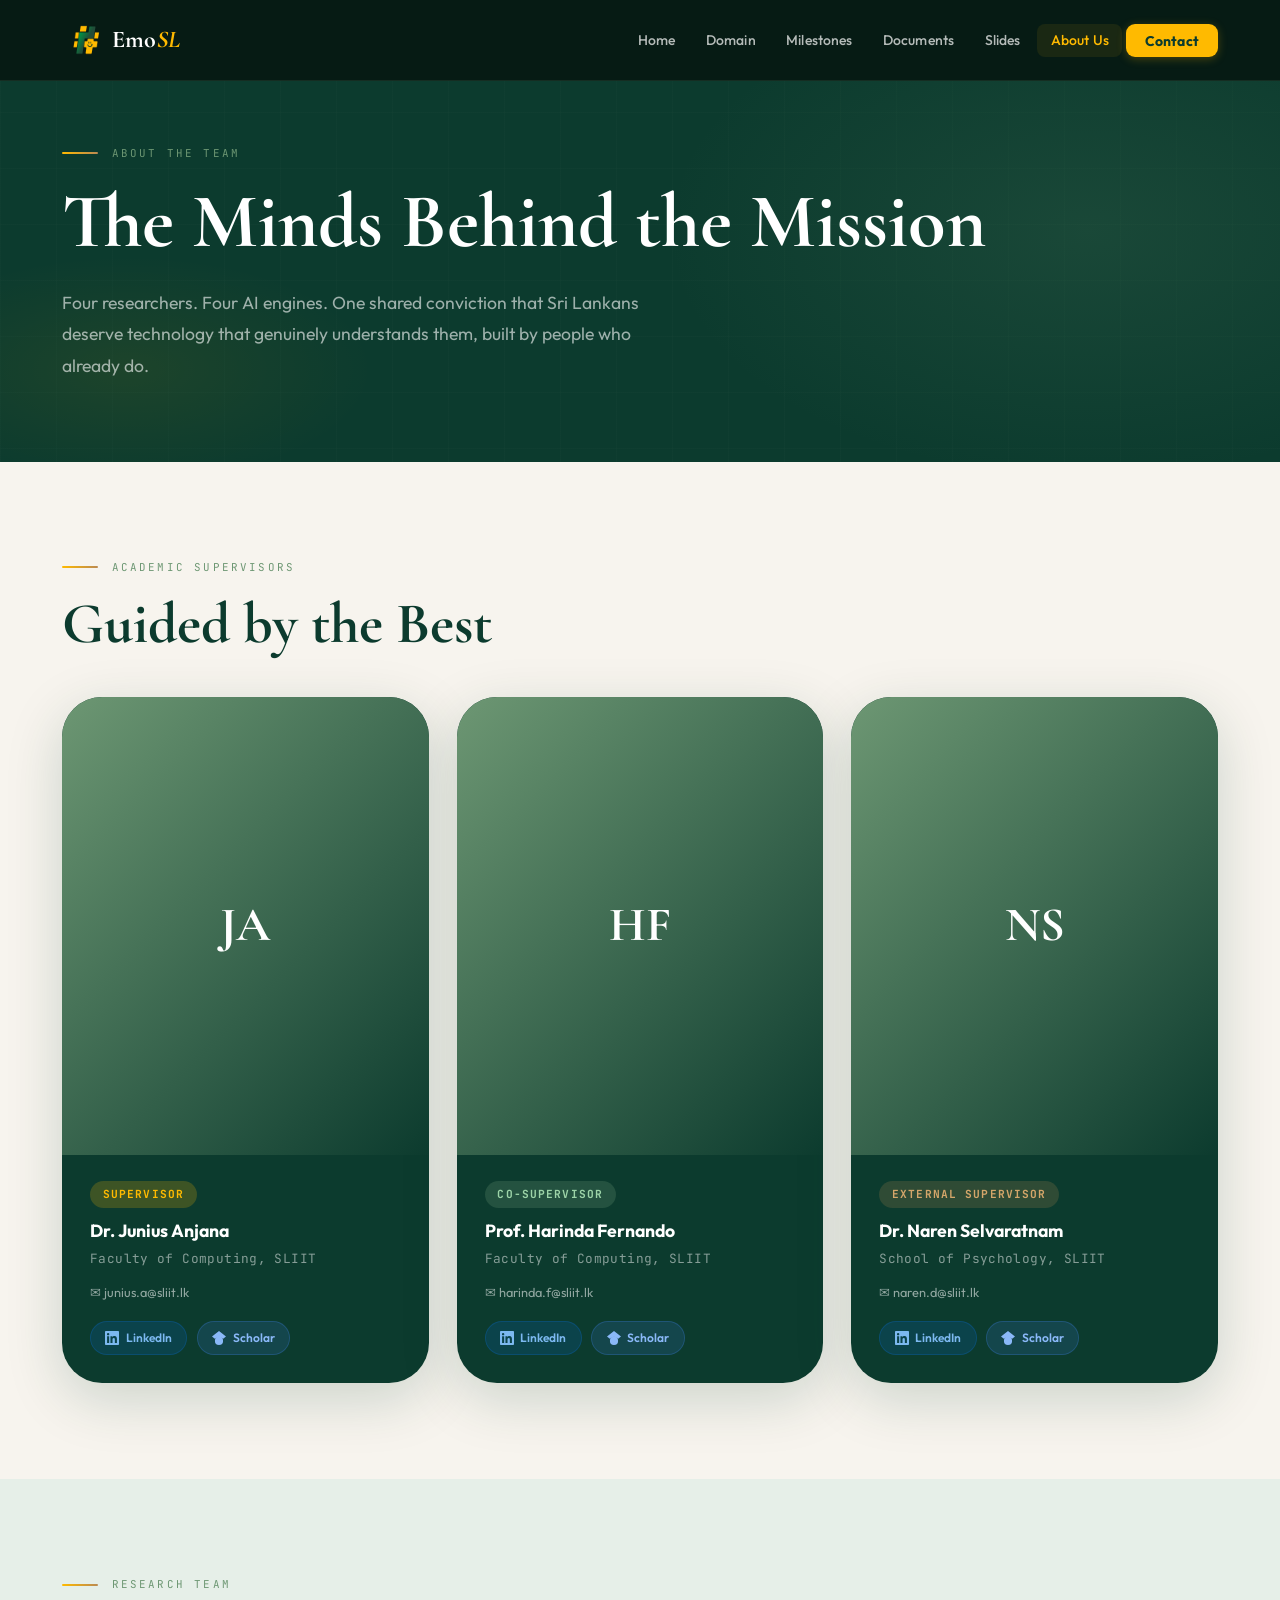
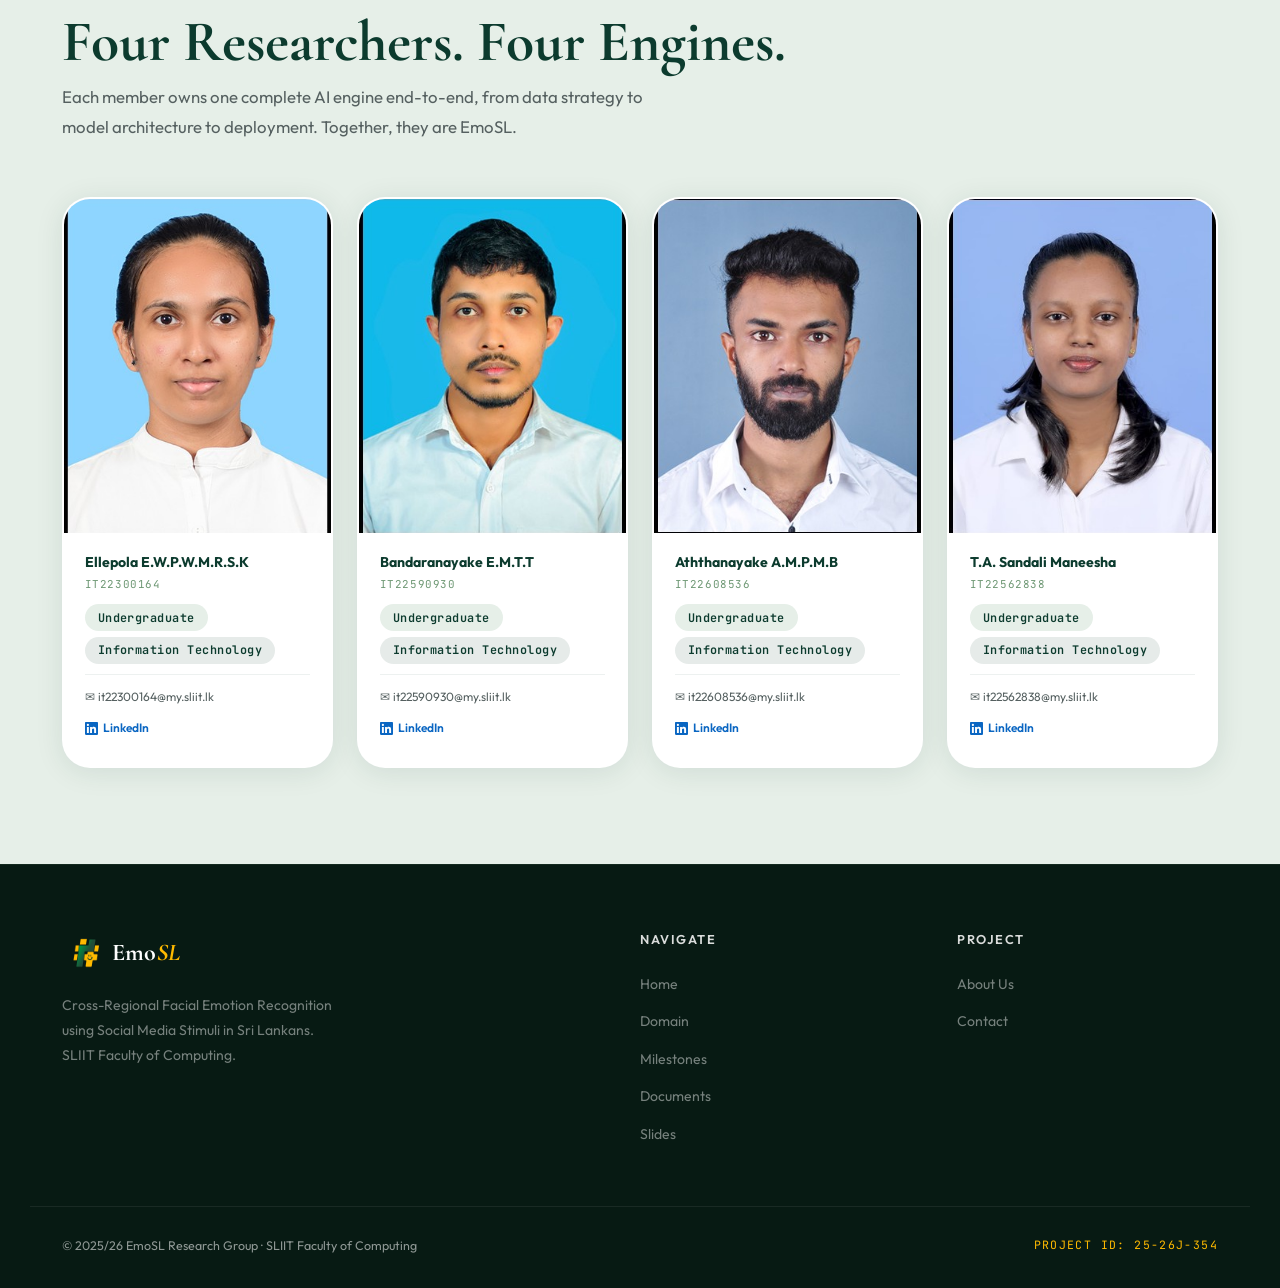
==== about.html @ 4a094ce0 "Initial website upload" ====
<!DOCTYPE html>
<html lang="en">
<head>
  <meta charset="UTF-8">
  <meta name="viewport" content="width=device-width, initial-scale=1.0">
  <title>About Us - EmoSL</title>
  <link rel="stylesheet" href="css/style.css">
  <link rel="stylesheet" href="css/inner-pages.css">
</head>
<body>

<nav class="navbar">
  <div class="nav-inner">
    <a href="index.html" class="nav-logo">
      <img src="assets/logo.png" alt="EmoSL Logo" class="nav-logo-img">
      <span class="nav-logo-text">Emo<em>SL</em></span>
    </a>
    <ul class="nav-links">
      <li><a href="index.html">Home</a></li>
      <li><a href="domain.html">Domain</a></li>
      <li><a href="milestones.html">Milestones</a></li>
      <li><a href="documents.html">Documents</a></li>
      <li><a href="slides.html">Slides</a></li>
      <li><a href="about.html" class="active">About Us</a></li>
      <li><a href="contact.html" class="nav-cta">Contact</a></li>
    </ul>
    <button class="nav-hamburger" aria-label="Menu"><span></span><span></span><span></span></button>
  </div>
</nav>

<section class="page-hero">
  <div class="page-hero-grid"></div>
  <div class="container">
    <div class="ornament">
      <div class="ornament-line"></div>
      <span class="eyebrow">About the Team</span>
    </div>
    <h1>The Minds Behind the Mission</h1>
    <p>Four researchers. Four AI engines. One shared conviction that Sri Lankans deserve technology that genuinely understands them, built by people who already do.</p>
  </div>
</section>

<!-- ====== SUPERVISORS ====== -->
<section class="section">
  <div class="container">
    <div class="ornament reveal"><div class="ornament-line"></div><span class="eyebrow">Academic Supervisors</span></div>
    <h2 class="section-title reveal" style="margin-bottom:2.5rem;">Guided by the Best</h2>

    <div class="supervisors-row-v2 reveal">

      <!-- ══ SUPERVISOR 1 ══ -->
      <div class="sup-card">
        <!--
          ╔══════════════════════════════════════════════════════╗
          ║  SUPERVISOR PHOTO — Dr. Junius Anjana               ║
          ║  Replace the src below with the actual image path   ║
          ║  e.g. src="images/dr-junius.jpg"                    ║
          ╚══════════════════════════════════════════════════════╝
        -->
        <div class="sup-photo-wrap">
          <img src="https://static.sliit.lk/profile/juniusa-1707200252.jpg"
               alt="Dr. Junius Anjana"
               class="sup-photo"
               onerror="this.style.display='none';this.nextElementSibling.style.display='flex';">
          <div class="sup-photo-fallback" style="display:none;">JA</div>
        </div>

        <div class="sup-body">
          <div class="sup-role-badge sup-role-main">Supervisor</div>
          <h3>Dr. Junius Anjana</h3>
          <p class="sup-dept">Faculty of Computing, SLIIT</p>
          <a href="mailto:junius.a@sliit.lk" class="sup-email">✉ junius.a@sliit.lk</a>

          <div class="sup-links">
            <!--
              👉 Replace href="#" with Dr. Junius Anjana's LinkedIn URL
              e.g. href="https://www.linkedin.com/in/junius-anjana"
            -->
            <a href="https://www.linkedin.com/in/vidanaralage" target="_blank" rel="noopener" class="sup-link-btn sup-linkedin">
              <svg width="14" height="14" viewBox="0 0 24 24" fill="currentColor">
                <path d="M20.447 20.452h-3.554v-5.569c0-1.328-.027-3.037-1.852-3.037-1.853 0-2.136 1.445-2.136 2.939v5.667H9.351V9h3.414v1.561h.046c.477-.9 1.637-1.85 3.37-1.85 3.601 0 4.267 2.37 4.267 5.455v6.286zM5.337 7.433a2.062 2.062 0 0 1-2.063-2.065 2.064 2.064 0 1 1 2.063 2.065zm1.782 13.019H3.555V9h3.564v11.452zM22.225 0H1.771C.792 0 0 .774 0 1.729v20.542C0 23.227.792 24 1.771 24h20.451C23.2 24 24 23.227 24 22.271V1.729C24 .774 23.2 0 22.222 0h.003z"/>
              </svg>
              LinkedIn
            </a>
            <!--
              👉 Replace href="#" with Dr. Junius Anjana's Google Scholar URL
              e.g. href="https://scholar.google.com/citations?user=XXXX"
            -->
            <a href="https://scholar.google.com/citations?user=GEsdltsAAAAJ" target="_blank" rel="noopener" class="sup-link-btn sup-scholar">
              <svg width="14" height="14" viewBox="0 0 24 24" fill="currentColor">
                <path d="M12 24a7 7 0 1 1 0-14 7 7 0 0 1 0 14zm0-24L0 9.5l4.838 3.94A8 8 0 0 1 12 10a8 8 0 0 1 7.162 3.44L24 9.5z"/>
              </svg>
              Scholar
            </a>
          </div>
        </div>
      </div>

      <!-- ══ SUPERVISOR 2 ══ -->
      <div class="sup-card">
        <!--
          ╔══════════════════════════════════════════════════════╗
          ║  SUPERVISOR PHOTO — Dr. Harinda Fernando            ║
          ║  Replace the src below with the actual image path   ║
          ║  e.g. src="images/dr-harinda.jpg"                   ║
          ╚══════════════════════════════════════════════════════╝
        -->
        <div class="sup-photo-wrap">
          <img src="https://static.sliit.lk/profile/harindaf-1710311664.jpg"
               alt="Prof. Harinda Fernando"
               class="sup-photo"
               onerror="this.style.display='none';this.nextElementSibling.style.display='flex';">
          <div class="sup-photo-fallback" style="display:none;">HF</div>
        </div>

        <div class="sup-body">
          <div class="sup-role-badge sup-role-co">Co-Supervisor</div>
          <h3>Prof. Harinda Fernando</h3>
          <p class="sup-dept">Faculty of Computing, SLIIT</p>
          <a href="mailto:harinda.f@sliit.lk" class="sup-email">✉ harinda.f@sliit.lk</a>

          <div class="sup-links">
            <!--
              👉 Replace href="#" with Dr. Harinda Fernando's LinkedIn URL
            -->
            <a href="https://www.linkedin.com/in/harinda-fernando-7655bb67/" target="_blank" rel="noopener" class="sup-link-btn sup-linkedin">
              <svg width="14" height="14" viewBox="0 0 24 24" fill="currentColor">
                <path d="M20.447 20.452h-3.554v-5.569c0-1.328-.027-3.037-1.852-3.037-1.853 0-2.136 1.445-2.136 2.939v5.667H9.351V9h3.414v1.561h.046c.477-.9 1.637-1.85 3.37-1.85 3.601 0 4.267 2.37 4.267 5.455v6.286zM5.337 7.433a2.062 2.062 0 0 1-2.063-2.065 2.064 2.064 0 1 1 2.063 2.065zm1.782 13.019H3.555V9h3.564v11.452zM22.225 0H1.771C.792 0 0 .774 0 1.729v20.542C0 23.227.792 24 1.771 24h20.451C23.2 24 24 23.227 24 22.271V1.729C24 .774 23.2 0 22.222 0h.003z"/>
              </svg>
              LinkedIn
            </a>
            <!--
              👉 Replace href="#" with Dr. Harinda Fernando's Google Scholar URL
            -->
            <a href="https://scholar.google.com/citations?user=T71-cqEAAAAJ&hl=en" target="_blank" rel="noopener" class="sup-link-btn sup-scholar">
              <svg width="14" height="14" viewBox="0 0 24 24" fill="currentColor">
                <path d="M12 24a7 7 0 1 1 0-14 7 7 0 0 1 0 14zm0-24L0 9.5l4.838 3.94A8 8 0 0 1 12 10a8 8 0 0 1 7.162 3.44L24 9.5z"/>
              </svg>
              Scholar
            </a>
          </div>
        </div>
      </div>

      <!-- ══ SUPERVISOR 3 ══ -->
      <div class="sup-card">
        <!--
          ╔══════════════════════════════════════════════════════╗
          ║  SUPERVISOR PHOTO — Dr. Naren Selvaratnam           ║
          ║  Replace the src below with the actual image path   ║
          ║  e.g. src="images/dr-naren.jpg"                     ║
          ╚══════════════════════════════════════════════════════╝
        -->
        <div class="sup-photo-wrap">
          <img src="https://static.sliit.lk/profile/narend-1730455961.jpeg"
               alt="Dr. Naren Selvaratnam"
               class="sup-photo"
               onerror="this.style.display='none';this.nextElementSibling.style.display='flex';">
          <div class="sup-photo-fallback" style="display:none;">NS</div>
        </div>

        <div class="sup-body">
          <div class="sup-role-badge sup-role-ext">External Supervisor</div>
          <h3>Dr. Naren Selvaratnam</h3>
          <p class="sup-dept">School of Psychology, SLIIT</p>
          <a href="mailto:" class="sup-email">✉ naren.d@sliit.lk</a>

          <div class="sup-links">
            <!--
              👉 Replace href="#" with Dr. Naren Selvaratnam's LinkedIn URL
            -->
            <a href="https://www.linkedin.com/in/narenselvaratnam/" target="_blank" rel="noopener" class="sup-link-btn sup-linkedin">
              <svg width="14" height="14" viewBox="0 0 24 24" fill="currentColor">
                <path d="M20.447 20.452h-3.554v-5.569c0-1.328-.027-3.037-1.852-3.037-1.853 0-2.136 1.445-2.136 2.939v5.667H9.351V9h3.414v1.561h.046c.477-.9 1.637-1.85 3.37-1.85 3.601 0 4.267 2.37 4.267 5.455v6.286zM5.337 7.433a2.062 2.062 0 0 1-2.063-2.065 2.064 2.064 0 1 1 2.063 2.065zm1.782 13.019H3.555V9h3.564v11.452zM22.225 0H1.771C.792 0 0 .774 0 1.729v20.542C0 23.227.792 24 1.771 24h20.451C23.2 24 24 23.227 24 22.271V1.729C24 .774 23.2 0 22.222 0h.003z"/>
              </svg>
              LinkedIn
            </a>
            <!--
              👉 Replace href="#" with Dr. Naren Selvaratnam's Google Scholar URL
            -->
            <a href="https://scholar.google.com/citations?user=DBezn5kAAAAJ&hl=en&oi=ao" target="_blank" rel="noopener" class="sup-link-btn sup-scholar">
              <svg width="14" height="14" viewBox="0 0 24 24" fill="currentColor">
                <path d="M12 24a7 7 0 1 1 0-14 7 7 0 0 1 0 14zm0-24L0 9.5l4.838 3.94A8 8 0 0 1 12 10a8 8 0 0 1 7.162 3.44L24 9.5z"/>
              </svg>
              Scholar
            </a>
          </div>
        </div>
      </div>

    </div>
  </div>
</section>

<!-- ====== RESEARCH TEAM ====== -->
<section class="section section-alt">
  <div class="container">
    <div class="ornament reveal"><div class="ornament-line"></div><span class="eyebrow">Research Team</span></div>
    <h2 class="section-title reveal" style="margin-bottom:0.5rem;">Four Researchers. Four Engines.</h2>
    <p class="section-sub reveal">Each member owns one complete AI engine end-to-end, from data strategy to model architecture to deployment. Together, they are EmoSL.</p>

    <div class="team-grid-v2">

      <!-- ══ MEMBER 1 ══ -->
      <div class="member-card-v2 reveal">
        <!--
          ╔══════════════════════════════════════════════════════╗
          ║  TEAM MEMBER PHOTO — Ellepola E.W.P.W.M.R.S.K      ║
          ║  Replace src below with actual image path           ║
          ║  e.g. src="images/ellepola.jpg"                     ║
          ╚══════════════════════════════════════════════════════╝
        -->
        <div class="tmv2-photo-wrap">
          <img src="assets\IT22300164.jpg"
               alt="Ellepola E.W.P.W.M.R.S.K"
               class="tmv2-photo"
               onerror="this.style.display='none';this.nextElementSibling.style.display='flex';">
          <div class="tmv2-fallback" style="display:none;">EW</div>
          <!-- <div class="tmv2-engine-badge tmv2-badge-face">👁️</div> -->
        </div>
        <div class="tmv2-body">
          <h3>Ellepola E.W.P.W.M.R.S.K</h3>
          <span class="tmv2-id">IT22300164</span>
          <div class="tmv2-tags">
            <span class="tag tag-green">Undergraduate</span>
            <span class="tag tag-dark">Information Technology</span>
          </div>
          <!-- <span class="tmv2-engine">👁️ Facial Emotion Engine</span> -->
          <div class="tmv2-links">
            <a href="mailto:it22300164@my.sliit.lk" class="tmv2-email">✉ it22300164@my.sliit.lk</a>
            <!--
              👉 Replace href="#" with this member's LinkedIn URL
              e.g. href="https://www.linkedin.com/in/ellepola-xyz"
            -->
            <a href="https://www.linkedin.com/in/sayuni-ellepola/" target="_blank" rel="noopener" class="tmv2-linkedin">
              <svg width="13" height="13" viewBox="0 0 24 24" fill="currentColor">
                <path d="M20.447 20.452h-3.554v-5.569c0-1.328-.027-3.037-1.852-3.037-1.853 0-2.136 1.445-2.136 2.939v5.667H9.351V9h3.414v1.561h.046c.477-.9 1.637-1.85 3.37-1.85 3.601 0 4.267 2.37 4.267 5.455v6.286zM5.337 7.433a2.062 2.062 0 0 1-2.063-2.065 2.064 2.064 0 1 1 2.063 2.065zm1.782 13.019H3.555V9h3.564v11.452zM22.225 0H1.771C.792 0 0 .774 0 1.729v20.542C0 23.227.792 24 1.771 24h20.451C23.2 24 24 23.227 24 22.271V1.729C24 .774 23.2 0 22.222 0h.003z"/>
              </svg>
              LinkedIn
            </a>
          </div>
        </div>
      </div>

      <!-- ══ MEMBER 2 ══ -->
      <div class="member-card-v2 reveal reveal-delay-1">
        <!--
          ╔══════════════════════════════════════════════════════╗
          ║  TEAM MEMBER PHOTO — Bandaranayake E.M.T.T          ║
          ║  Replace src below with actual image path           ║
          ║  e.g. src="images/bandaranayake.jpg"                ║
          ╚══════════════════════════════════════════════════════╝
        -->
        <div class="tmv2-photo-wrap">
          <img src="assets\IT22590930.jpg"
               alt="Bandaranayake E.M.T.T"
               class="tmv2-photo"
               onerror="this.style.display='none';this.nextElementSibling.style.display='flex';">
          <div class="tmv2-fallback" style="display:none;">BT</div>
          <!-- <div class="tmv2-engine-badge tmv2-badge-hash">#️⃣</div> -->
        </div>
        <div class="tmv2-body">
          <h3>Bandaranayake E.M.T.T</h3>
          <span class="tmv2-id">IT22590930</span>
          <div class="tmv2-tags">
            <span class="tag tag-green">Undergraduate</span>
            <span class="tag tag-dark">Information Technology</span>
          </div>
          <!-- <span class="tmv2-engine">#️⃣ Hashtag Recommendation Engine</span> -->
          <div class="tmv2-links">
            <a href="mailto:it22590930@my.sliit.lk" class="tmv2-email">✉ it22590930@my.sliit.lk</a>
            <!--
              👉 Replace href="#" with this member's LinkedIn URL
            -->
            <a href="https://www.linkedin.com/in/thilakshana-bandaranayaka/" target="_blank" rel="noopener" class="tmv2-linkedin">
              <svg width="13" height="13" viewBox="0 0 24 24" fill="currentColor">
                <path d="M20.447 20.452h-3.554v-5.569c0-1.328-.027-3.037-1.852-3.037-1.853 0-2.136 1.445-2.136 2.939v5.667H9.351V9h3.414v1.561h.046c.477-.9 1.637-1.85 3.37-1.85 3.601 0 4.267 2.37 4.267 5.455v6.286zM5.337 7.433a2.062 2.062 0 0 1-2.063-2.065 2.064 2.064 0 1 1 2.063 2.065zm1.782 13.019H3.555V9h3.564v11.452zM22.225 0H1.771C.792 0 0 .774 0 1.729v20.542C0 23.227.792 24 1.771 24h20.451C23.2 24 24 23.227 24 22.271V1.729C24 .774 23.2 0 22.222 0h.003z"/>
              </svg>
              LinkedIn
            </a>
          </div>
        </div>
      </div>

      <!-- ══ MEMBER 3 ══ -->
      <div class="member-card-v2 reveal reveal-delay-2">
        <!--
          ╔══════════════════════════════════════════════════════╗
          ║  TEAM MEMBER PHOTO — Aththanayake A.M.P.M.B         ║
          ║  Replace src below with actual image path           ║
          ║  e.g. src="images/aththanayake.jpg"                 ║
          ╚══════════════════════════════════════════════════════╝
        -->
        <div class="tmv2-photo-wrap">
          <img src="assets\IT22608536.jpg"
               alt="Aththanayake A.M.P.M.B"
               class="tmv2-photo"
               onerror="this.style.display='none';this.nextElementSibling.style.display='flex';">
          <div class="tmv2-fallback" style="display:none;">AA</div>
          <!-- <div class="tmv2-engine-badge tmv2-badge-text">💬</div> -->
        </div>
        <div class="tmv2-body">
          <h3>Aththanayake A.M.P.M.B</h3>
          <span class="tmv2-id">IT22608536</span>
          <div class="tmv2-tags">
            <span class="tag tag-green">Undergraduate</span>
            <span class="tag tag-dark">Information Technology</span>
          </div>
          <!-- <span class="tmv2-engine">💬 Multilingual Emotion Detector</span> -->
          <div class="tmv2-links">
            <a href="mailto:it22608536@my.sliit.lk" class="tmv2-email">✉ it22608536@my.sliit.lk</a>
            <!--
              👉 Replace href="#" with this member's LinkedIn URL
            -->
            <a href="https://www.linkedin.com/login" target="_blank" rel="noopener" class="tmv2-linkedin">
              <svg width="13" height="13" viewBox="0 0 24 24" fill="currentColor">
                <path d="M20.447 20.452h-3.554v-5.569c0-1.328-.027-3.037-1.852-3.037-1.853 0-2.136 1.445-2.136 2.939v5.667H9.351V9h3.414v1.561h.046c.477-.9 1.637-1.85 3.37-1.85 3.601 0 4.267 2.37 4.267 5.455v6.286zM5.337 7.433a2.062 2.062 0 0 1-2.063-2.065 2.064 2.064 0 1 1 2.063 2.065zm1.782 13.019H3.555V9h3.564v11.452zM22.225 0H1.771C.792 0 0 .774 0 1.729v20.542C0 23.227.792 24 1.771 24h20.451C23.2 24 24 23.227 24 22.271V1.729C24 .774 23.2 0 22.222 0h.003z"/>
              </svg>
              LinkedIn
            </a>
          </div>
        </div>
      </div>

      <!-- ══ MEMBER 4 ══ -->
      <div class="member-card-v2 reveal reveal-delay-3">
        <!--
          ╔══════════════════════════════════════════════════════╗
          ║  TEAM MEMBER PHOTO — T.A. Sandali Maneesha          ║
          ║  Replace src below with actual image path           ║
          ║  e.g. src="images/sandali.jpg"                      ║
          ╚══════════════════════════════════════════════════════╝
        -->
        <div class="tmv2-photo-wrap">
          <img src="assets\IT22562838.jpg"
               alt="T.A. Sandali Maneesha"
               class="tmv2-photo"
               onerror="this.style.display='none';this.nextElementSibling.style.display='flex';">
          <div class="tmv2-fallback" style="display:none;">SM</div>
          <!-- <div class="tmv2-engine-badge tmv2-badge-speech">🎙️</div> -->
        </div>
        <div class="tmv2-body">
          <h3>T.A. Sandali Maneesha</h3>
          <span class="tmv2-id">IT22562838</span>
          <div class="tmv2-tags">
            <span class="tag tag-green">Undergraduate</span>
            <span class="tag tag-dark">Information Technology</span>
          </div>
          <!-- <span class="tmv2-engine">🎙️ Speech Emotion Engine</span> -->
          <div class="tmv2-links">
            <a href="mailto:it22562838@my.sliit.lk" class="tmv2-email">✉ it22562838@my.sliit.lk</a>
            <!--
              👉 Replace href="#" with this member's LinkedIn URL
            -->
            <a href="https://www.linkedin.com/login" target="_blank" rel="noopener" class="tmv2-linkedin">
              <svg width="13" height="13" viewBox="0 0 24 24" fill="currentColor">
                <path d="M20.447 20.452h-3.554v-5.569c0-1.328-.027-3.037-1.852-3.037-1.853 0-2.136 1.445-2.136 2.939v5.667H9.351V9h3.414v1.561h.046c.477-.9 1.637-1.85 3.37-1.85 3.601 0 4.267 2.37 4.267 5.455v6.286zM5.337 7.433a2.062 2.062 0 0 1-2.063-2.065 2.064 2.064 0 1 1 2.063 2.065zm1.782 13.019H3.555V9h3.564v11.452zM22.225 0H1.771C.792 0 0 .774 0 1.729v20.542C0 23.227.792 24 1.771 24h20.451C23.2 24 24 23.227 24 22.271V1.729C24 .774 23.2 0 22.222 0h.003z"/>
              </svg>
              LinkedIn
            </a>
          </div>
        </div>
      </div>

    </div>
  </div>
</section>


<footer>
  <div class="footer-inner">
    <div class="footer-brand">
      <a href="index.html" class="nav-logo" style="text-decoration:none;">
        <img src="assets/logo.png" alt="EmoSL Logo" class="nav-logo-img">
        <span class="nav-logo-text">Emo<em>SL</em></span>
      </a>
      <p>Cross-Regional Facial Emotion Recognition using Social Media Stimuli in Sri Lankans. SLIIT Faculty of Computing.</p>
    </div>
    <div class="footer-col">
      <h5>Navigate</h5>
      <ul>
        <li><a href="index.html">Home</a></li>
        <li><a href="domain.html">Domain</a></li>
        <li><a href="milestones.html">Milestones</a></li>
        <li><a href="documents.html">Documents</a></li>
        <li><a href="slides.html">Slides</a></li>
      </ul>
    </div>
    <div class="footer-col">
      <h5>Project</h5>
      <ul>
        <li><a href="about.html">About Us</a></li>
        <li><a href="contact.html">Contact</a></li>
      </ul>
    </div>
  </div>
  <div class="footer-bottom">
    <p>© 2025/26 EmoSL Research Group · SLIIT Faculty of Computing</p>
    <span class="project-id">PROJECT ID: 25-26J-354</span>
  </div>
</footer>
<script src="js/main.js"></script>
</body>
</html>
---- css/style.css ----
/* ============================================================
   EmoSL — Global Styles
   ============================================================ */

@import url('https://fonts.googleapis.com/css2?family=Cormorant+Garamond:ital,wght@0,600;0,700;1,600&family=Outfit:wght@300;400;500;600;700&family=JetBrains+Mono:wght@400;700&display=swap');

:root {
  --dark-green:    #0C3B2E;
  --sage-green:    #6D9773;
  --tan-brown:     #BB8A52;
  --mustard:       #FFBA00;
  --white:         #FFFFFF;
  --off-white:     #F7F4EE;
  --light-sage:    #E6EFE8;
  --dark-bg:       #071A13;
  --text-main:     #1a1a1a;
  --text-muted:    #556060;
  --border:        rgba(12,59,46,0.1);

  --font-display: 'Cormorant Garamond', serif;
  --font-body:    'Outfit', sans-serif;
  --font-mono:    'JetBrains Mono', monospace;

  --radius:    14px;
  --radius-lg: 28px;
  --radius-xl: 40px;
  --shadow:    0 4px 28px rgba(12,59,46,0.10);
  --shadow-lg: 0 16px 56px rgba(12,59,46,0.18);
  --shadow-gold: 0 8px 32px rgba(255,186,0,0.2);
  --transition: 0.38s cubic-bezier(0.4,0,0.2,1);
}

*, *::before, *::after { box-sizing: border-box; margin: 0; padding: 0; }
html { scroll-behavior: smooth; font-size: 16px; }

body {
  font-family: var(--font-body);
  background: var(--off-white);
  color: var(--text-main);
  line-height: 1.7;
  overflow-x: hidden;
}

/* ============================================================
   TYPOGRAPHY
   ============================================================ */
h1, h2, h3 { font-family: var(--font-display); line-height: 1.15; }
h1 { font-size: clamp(2.8rem, 6vw, 5.5rem); font-weight: 700; }
h2 { font-size: clamp(2rem, 4vw, 3.5rem); font-weight: 700; }
h3 { font-size: clamp(1.3rem, 2.5vw, 2rem); font-weight: 600; }
h4 { font-size: 1.05rem; font-family: var(--font-body); font-weight: 600; }
p  { max-width: 66ch; }

.eyebrow {
  font-family: var(--font-mono);
  font-size: 0.68rem;
  letter-spacing: 0.2em;
  text-transform: uppercase;
  color: var(--sage-green);
  display: inline-block;
}

.section-title {
  font-family: var(--font-display);
  font-size: clamp(2.2rem, 4.5vw, 3.8rem);
  color: var(--dark-green);
  line-height: 1.12;
  margin-bottom: 0.6rem;
}

.section-sub {
  font-size: 1.05rem;
  color: var(--text-muted);
  max-width: 54ch;
  line-height: 1.75;
  margin-bottom: 3.5rem;
}

/* ============================================================
   LAYOUT
   ============================================================ */
.container { max-width: 1220px; margin: 0 auto; padding: 0 2rem; }
.section    { padding: 6rem 0; }
.section-alt  { background: var(--light-sage); }
.section-dark { background: var(--dark-green); color: var(--white); }
.section-dark .section-title { color: var(--mustard); }
.section-dark .section-sub   { color: rgba(255,255,255,0.65); }
.section-dark .eyebrow       { color: var(--sage-green); }

/* ============================================================
   ORNAMENT / DIVIDER
   ============================================================ */
.ornament {
  display: flex;
  align-items: center;
  gap: 0.85rem;
  margin-bottom: 1rem;
}
.ornament-line {
  width: 36px;
  height: 2px;
  background: linear-gradient(90deg, var(--mustard), var(--tan-brown));
  border-radius: 2px;
  flex-shrink: 0;
}

/* ============================================================
   NAVBAR
   ============================================================ */
.navbar {
  position: fixed; top: 0; left: 0; right: 0; z-index: 1000;
  background: rgba(7,26,19,0.95);
  backdrop-filter: blur(16px);
  border-bottom: 1px solid rgba(109,151,115,0.15);
  transition: var(--transition);
}

.nav-inner {
  display: flex; align-items: center; justify-content: space-between;
  padding: 1rem 2rem; max-width: 1220px; margin: 0 auto;
}

.nav-logo {
  display: flex; align-items: center; gap: 2px; text-decoration: none;
}

.nav-logo-img {
  width: 48px;
  height: 48px;
  object-fit: contain;
}

.nav-logo-mark {
  width: 36px; height: 36px;
  background: linear-gradient(135deg, var(--mustard), var(--tan-brown));
  border-radius: 9px;
  display: flex; align-items: center; justify-content: center;
  font-size: 1.1rem;
  box-shadow: 0 2px 12px rgba(255,186,0,0.3);
}

.nav-logo-text {
  font-family: var(--font-display);
  font-size: 1.5rem;
  color: var(--white);
  font-weight: 700;
  letter-spacing: 0.01em;
  line-height: 1;
}
.nav-logo-text em { color: var(--mustard); font-style: italic; }

.nav-links {
  display: flex; gap: 0.2rem; list-style: none; align-items: center;
}

.nav-links a {
  color: rgba(255,255,255,0.7);
  text-decoration: none;
  font-size: 0.875rem;
  font-weight: 500;
  padding: 0.45rem 0.85rem;
  border-radius: 8px;
  transition: var(--transition);
  font-family: var(--font-body);
  letter-spacing: 0.01em;
}

.nav-links a:hover, .nav-links a.active {
  color: var(--mustard);
  background: rgba(255,186,0,0.08);
}

.nav-cta {
  background: var(--mustard) !important;
  color: var(--dark-green) !important;
  font-weight: 700 !important;
  padding: 0.48rem 1.2rem !important;
  border-radius: 9px !important;
  box-shadow: 0 2px 10px rgba(255,186,0,0.25) !important;
}
.nav-cta:hover {
  background: var(--tan-brown) !important;
  color: var(--white) !important;
  box-shadow: 0 4px 16px rgba(187,138,82,0.3) !important;
}

.nav-hamburger {
  display: none; flex-direction: column; gap: 5px;
  cursor: pointer; padding: 5px; background: none; border: none;
}
.nav-hamburger span {
  display: block; width: 22px; height: 2px;
  background: var(--white); transition: var(--transition);
  border-radius: 2px;
}

/* ============================================================
   BUTTONS
   ============================================================ */
.btn {
  display: inline-flex; align-items: center; gap: 0.5rem;
  padding: 0.9rem 2.2rem; border-radius: var(--radius);
  font-family: var(--font-body); font-size: 0.95rem; font-weight: 600;
  text-decoration: none; cursor: pointer; border: none;
  transition: var(--transition); letter-spacing: 0.02em;
  white-space: nowrap;
}

.btn-primary {
  background: var(--mustard); color: var(--dark-green);
  box-shadow: 0 4px 16px rgba(255,186,0,0.25);
}
.btn-primary:hover {
  background: var(--tan-brown); color: var(--white);
  transform: translateY(-2px); box-shadow: 0 8px 24px rgba(187,138,82,0.3);
}

.btn-outline {
  background: transparent; color: var(--white);
  border: 1.5px solid rgba(255,255,255,0.35);
}
.btn-outline:hover {
  border-color: var(--mustard); color: var(--mustard);
  transform: translateY(-2px); background: rgba(255,186,0,0.06);
}

.btn-dark {
  background: var(--dark-green); color: var(--white);
}
.btn-dark:hover {
  background: var(--sage-green);
  transform: translateY(-2px); box-shadow: var(--shadow);
}

.btn-sm {
  padding: 0.6rem 1.4rem; font-size: 0.85rem;
}

/* ============================================================
   CARDS
   ============================================================ */
.card {
  background: var(--white);
  border-radius: var(--radius-lg);
  padding: 2.25rem;
  box-shadow: var(--shadow);
  transition: var(--transition);
  border: 1px solid var(--border);
}
.card:hover {
  transform: translateY(-6px);
  box-shadow: var(--shadow-lg);
}

/* ============================================================
   TAGS & BADGES
   ============================================================ */
.tag {
  display: inline-block;
  padding: 0.22rem 0.8rem;
  border-radius: 99px;
  font-size: 0.74rem; font-weight: 600;
  font-family: var(--font-mono);
  letter-spacing: 0.04em;
}
.tag-green { background: var(--light-sage);           color: var(--dark-green); }
.tag-gold  { background: rgba(255,186,0,0.15);        color: #7a5200; }
.tag-tan   { background: rgba(187,138,82,0.15);       color: #6b3e10; }
.tag-dark  { background: rgba(12,59,46,0.1);          color: var(--dark-green); }

/* ============================================================
   FOOTER
   ============================================================ */
footer {
  background: var(--dark-bg);
  color: rgba(255,255,255,0.55);
  padding: 4rem 0 2rem;
  border-top: 1px solid rgba(109,151,115,0.12);
}

.footer-inner {
  display: grid; grid-template-columns: 2fr 1fr 1fr; gap: 3.5rem;
  max-width: 1220px; margin: 0 auto; padding: 0 2rem 3rem;
  border-bottom: 1px solid rgba(255,255,255,0.07);
}

.footer-brand p {
  font-size: 0.875rem; margin-top: 1rem; line-height: 1.8;
  max-width: 30ch; color: rgba(255,255,255,0.45);
}

.footer-col h5 {
  color: rgba(255,255,255,0.85); font-family: var(--font-body); font-weight: 600;
  font-size: 0.8rem; letter-spacing: 0.12em; text-transform: uppercase;
  margin-bottom: 1.2rem;
}

.footer-col ul { list-style: none; }
.footer-col ul li { margin-bottom: 0.65rem; }
.footer-col ul a {
  color: rgba(255,255,255,0.45); text-decoration: none;
  font-size: 0.88rem; transition: color 0.2s;
}
.footer-col ul a:hover { color: var(--mustard); }

.footer-bottom {
  max-width: 1220px; margin: 0 auto; padding: 1.75rem 2rem 0;
  display: flex; justify-content: space-between; align-items: center;
  flex-wrap: wrap; gap: 1rem;
}
.footer-bottom p { font-size: 0.78rem; }
.footer-bottom .project-id {
  font-family: var(--font-mono); font-size: 0.72rem;
  color: var(--mustard); letter-spacing: 0.12em;
}

/* ============================================================
   SCROLL ANIMATIONS
   ============================================================ */
.reveal {
  opacity: 0; transform: translateY(32px);
  transition: opacity 0.75s ease, transform 0.75s ease;
}
.reveal.visible { opacity: 1; transform: translateY(0); }
.reveal-delay-1 { transition-delay: 0.12s; }
.reveal-delay-2 { transition-delay: 0.24s; }
.reveal-delay-3 { transition-delay: 0.36s; }
.reveal-delay-4 { transition-delay: 0.48s; }

/* ============================================================
   RESPONSIVE
   ============================================================ */
@media (max-width: 768px) {
  .nav-links {
    display: none; flex-direction: column; position: absolute;
    top: 100%; left: 0; right: 0; background: rgba(7,26,19,0.98);
    padding: 1.5rem 2rem; gap: 0.4rem; border-bottom: 1px solid rgba(109,151,115,0.15);
  }
  .nav-links.open { display: flex; }
  .nav-hamburger { display: flex; }
  .footer-inner { grid-template-columns: 1fr; gap: 2rem; }
  .footer-bottom { flex-direction: column; text-align: center; }
  .section { padding: 4rem 0; }
}
---- css/inner-pages.css ----
/* ============================================================
   INNER PAGES SHARED STYLES
   ============================================================ */

/* PAGE HERO */
.page-hero {
  background: var(--dark-green);
  padding: 9rem 0 5rem;
  position: relative;
  overflow: hidden;
}
.page-hero::before {
  content: '';
  position: absolute; inset: 0;
  background:
    radial-gradient(ellipse 55% 90% at 85% 50%, rgba(109,151,115,0.14) 0%, transparent 60%),
    radial-gradient(ellipse 35% 45% at 10% 80%, rgba(255,186,0,0.07) 0%, transparent 55%);
  pointer-events: none;
}
.page-hero-grid {
  position: absolute; inset: 0;
  background-image:
    linear-gradient(rgba(109,151,115,0.03) 1px, transparent 1px),
    linear-gradient(90deg, rgba(109,151,115,0.03) 1px, transparent 1px);
  background-size: 56px 56px;
  pointer-events: none;
}
.page-hero .container { position: relative; z-index: 2; }
.page-hero h1 { color: var(--white); margin: 0.75rem 0 1.25rem; }
.page-hero p  { color: rgba(255,255,255,0.6); font-size: 1.1rem; max-width: 50ch; line-height: 1.8; }

/* ============================================================
   DOMAIN PAGE
   ============================================================ */
.lit-grid {
  display: grid;
  grid-template-columns: repeat(auto-fit, minmax(290px,1fr));
  gap: 1.5rem; margin-top: 2.5rem;
}
.lit-card {
  background: var(--white);
  border-radius: var(--radius-lg);
  padding: 2rem;
  box-shadow: var(--shadow);
  border-top: 3px solid var(--sage-green);
  transition: var(--transition);
}
.lit-card:hover { transform: translateY(-5px); box-shadow: var(--shadow-lg); }
.lit-icon { font-size: 2.2rem; margin-bottom: 0.75rem; display: block; }
.lit-card h4 { color: var(--dark-green); margin-bottom: 0.6rem; }
.lit-card p  { font-size: 0.87rem; color: var(--text-muted); max-width: none; line-height: 1.7; margin-bottom: 1rem; }

.gap-grid {
  display: grid;
  grid-template-columns: repeat(auto-fit, minmax(265px,1fr));
  gap: 1.5rem; margin-top: 2.5rem;
}
.gap-card {
  background: rgba(255,255,255,0.06);
  border: 1px solid rgba(255,255,255,0.1);
  border-radius: var(--radius-lg); padding: 2rem;
  transition: var(--transition);
}
.gap-card:hover { background: rgba(255,255,255,0.1); border-color: var(--mustard); transform: translateY(-4px); }
.gap-num  { font-family: var(--font-mono); font-size: 0.65rem; letter-spacing: 0.18em; color: var(--mustard); margin-bottom: 0.75rem; display: block; }
.gap-card h4 { color: var(--white); margin-bottom: 0.5rem; font-size: 1rem; }
.gap-card p  { color: rgba(255,255,255,0.6); font-size: 0.86rem; max-width: none; line-height: 1.7; }

.two-col {
  display: grid; grid-template-columns: 1fr 1fr;
  gap: 5.5rem; align-items: start;
}

.problem-block {
  background: var(--light-sage);
  border-left: 4px solid var(--sage-green);
  border-radius: 0 var(--radius) var(--radius) 0;
  padding: 2rem;
  margin-top: 1.25rem;
}
.problem-block p {
  color: var(--dark-green); font-size: 1rem; line-height: 1.85;
  max-width: none; font-style: italic;
}

.obj-list { margin-top: 1.25rem; }
.obj-item { display: flex; gap: 1.5rem; padding: 1.25rem 0; border-bottom: 1px solid rgba(12,59,46,0.09); }
.obj-n    { font-family: var(--font-mono); font-size: 1.1rem; font-weight: 700; color: var(--mustard); min-width: 32px; padding-top: 0.1rem; }
.obj-item h4 { color: var(--dark-green); margin-bottom: 0.3rem; font-size: 0.98rem; }
.obj-item p  { font-size: 0.86rem; color: var(--text-muted); max-width: none; line-height: 1.7; }

.method-steps { display: grid; gap: 0; margin-top: 2.5rem; }
.ms {
  display: flex; gap: 2rem; padding: 2rem;
  border-left: 3px solid var(--sage-green);
  margin-left: 1.5rem; position: relative;
  background: var(--white); border-radius: 0 var(--radius-lg) var(--radius-lg) 0;
  margin-bottom: 1rem; box-shadow: var(--shadow);
  transition: var(--transition);
}
.ms:hover { transform: translateX(4px); border-left-color: var(--mustard); }
.ms::before {
  content: '';
  position: absolute; left: -10px; top: 2rem;
  width: 18px; height: 18px; border-radius: 50%;
  background: var(--sage-green); border: 3px solid var(--off-white);
}
.ms-phase {
  font-family: var(--font-mono); font-size: 0.65rem;
  letter-spacing: 0.12em; color: var(--sage-green);
  min-width: 64px; padding-top: 0.2rem; white-space: nowrap;
}
.ms-body h4 { color: var(--dark-green); margin-bottom: 0.5rem; font-size: 0.98rem; }
.ms-body p  { font-size: 0.87rem; color: var(--text-muted); max-width: none; line-height: 1.7; }

.tech-table {
  margin-top: 2.5rem; border-radius: var(--radius-lg);
  overflow: hidden; box-shadow: var(--shadow);
}
.tt-row {
  display: grid; grid-template-columns: 155px 210px 1fr;
  gap: 1.5rem; padding: 1.1rem 1.75rem;
  align-items: center; border-bottom: 1px solid rgba(12,59,46,0.07);
  background: var(--white); transition: background 0.2s;
}
.tt-row:hover { background: var(--light-sage); }
.tt-head { background: var(--dark-green) !important; font-family: var(--font-mono); font-size: 0.68rem; letter-spacing: 0.12em; text-transform: uppercase; color: rgba(255,255,255,0.55); }
.tt-row span:last-child { font-size: 0.86rem; color: var(--text-muted); }

/* ============================================================
   MILESTONES PAGE
   ============================================================ */
.tabs-bar {
  display: flex; gap: 0.5rem; flex-wrap: wrap;
  margin-bottom: 3rem; padding-bottom: 1.25rem;
  border-bottom: 2px solid rgba(12,59,46,0.09);
}
.tab-btn {
  padding: 0.55rem 1.4rem;
  border-radius: 99px; border: 2px solid transparent;
  background: var(--white); color: var(--text-muted);
  font-family: var(--font-body); font-size: 0.875rem; font-weight: 600;
  cursor: pointer; transition: var(--transition);
  box-shadow: var(--shadow);
}
.tab-btn:hover { border-color: var(--sage-green); color: var(--dark-green); }
.tab-btn.active { background: var(--dark-green); color: var(--white); border-color: var(--dark-green); }

.tab-panel { display: none; }
.tab-panel.active { display: block; animation: fadeUp 0.4s ease; }
@keyframes fadeUp { from { opacity: 0; transform: translateY(12px); } to { opacity: 1; transform: translateY(0); } }

.milestone-card {
  background: var(--white);
  border-radius: var(--radius-lg); padding: 2rem 2.25rem;
  box-shadow: var(--shadow); margin-bottom: 1.5rem;
  border-left: 4px solid var(--sage-green);
  transition: var(--transition);
}
.milestone-card:hover { transform: translateX(6px); border-left-color: var(--mustard); box-shadow: var(--shadow-lg); }
.mc-head { display: flex; justify-content: space-between; align-items: flex-start; flex-wrap: wrap; gap: 1rem; margin-bottom: 0.75rem; }
.mc-meta { display: flex; gap: 0.65rem; align-items: center; flex-wrap: wrap; }
.mc-date   { font-family: var(--font-mono); font-size: 0.75rem; color: var(--text-muted); }
.mc-marks  { font-family: var(--font-mono); font-size: 0.75rem; background: rgba(255,186,0,0.12); color: #7a5200; padding: 0.22rem 0.7rem; border-radius: 99px; }
.mc-done   { background: var(--light-sage); color: var(--dark-green); padding: 0.22rem 0.7rem; border-radius: 99px; font-size: 0.75rem; font-weight: 600; }
.mc-pending{ background: rgba(187,138,82,0.12); color: #6b3e10; padding: 0.22rem 0.7rem; border-radius: 99px; font-size: 0.75rem; font-weight: 600; }
.milestone-card h4 { color: var(--dark-green); font-size: 1.1rem; font-family: var(--font-display); font-weight: 600; }
.milestone-card p  { font-size: 0.88rem; color: var(--text-muted); margin-top: 0.5rem; max-width: none; line-height: 1.7; }

.milestone-summary {
  display: grid;
  grid-template-columns: repeat(auto-fit, minmax(175px,1fr));
  gap: 1rem; margin-bottom: 3rem;
}
.ms-stat {
  border-radius: var(--radius-lg); padding: 1.75rem;
  text-align: center;
}
.ms-stat-num {
  font-family: var(--font-display); font-size: 2.8rem;
  font-weight: 700; display: block; line-height: 1;
}
.ms-stat-label {
  font-size: 0.72rem; font-family: var(--font-mono);
  text-transform: uppercase; letter-spacing: 0.1em;
  display: block; margin-top: 0.35rem;
}

/* ============================================================
   DOCUMENTS PAGE
   ============================================================ */
.doc-grid {
  display: grid;
  grid-template-columns: repeat(auto-fill, minmax(285px,1fr));
  gap: 1.25rem;
}
.doc-card {
  background: var(--white);
  border-radius: var(--radius-lg); padding: 1.6rem;
  box-shadow: var(--shadow); display: flex; gap: 1.25rem;
  align-items: flex-start; transition: var(--transition);
  border: 1px solid transparent; text-decoration: none; color: inherit;
}
.doc-card:hover { transform: translateY(-4px); box-shadow: var(--shadow-lg); border-color: rgba(109,151,115,0.2); }
.doc-icon {
  width: 50px; height: 50px; border-radius: 13px;
  display: flex; align-items: center; justify-content: center;
  font-size: 1.4rem; flex-shrink: 0;
}
.di-pdf  { background: rgba(255,90,90,0.1); }
.di-doc  { background: rgba(60,130,250,0.1); }
.di-pend { background: rgba(187,138,82,0.12); }
.doc-info h4 { color: var(--dark-green); font-size: 0.93rem; margin-bottom: 0.25rem; }
.doc-info p  { color: var(--text-muted); font-size: 0.79rem; max-width: none; line-height: 1.6; }
.doc-status  { font-size: 0.7rem; font-family: var(--font-mono); margin-top: 0.45rem; display: block; }
.ds-avail { color: var(--sage-green); }
.ds-pend  { color: var(--tan-brown); }

/* ============================================================
   SLIDES PAGE
   ============================================================ */
.slides-grid {
  display: grid;
  grid-template-columns: repeat(auto-fill, minmax(310px,1fr));
  gap: 1.5rem;
}
.slide-card {
  background: var(--white);
  border-radius: var(--radius-lg); overflow: hidden;
  box-shadow: var(--shadow); transition: var(--transition);
}
.slide-card:hover { transform: translateY(-6px); box-shadow: var(--shadow-lg); }
.slide-thumb {
  background: linear-gradient(135deg, var(--dark-green), #1a5c42);
  height: 165px; display: flex; align-items: center; justify-content: center;
  font-size: 3.2rem; position: relative; overflow: hidden;
}
.slide-thumb::before {
  content: '';
  position: absolute; inset: 0;
  background: radial-gradient(ellipse at 70% 30%, rgba(255,186,0,0.14), transparent 60%);
}
.slide-body { padding: 1.35rem 1.6rem; }
.slide-body h4 { color: var(--dark-green); font-size: 0.95rem; margin-bottom: 0.3rem; }
.slide-body p  { color: var(--text-muted); font-size: 0.82rem; max-width: none; line-height: 1.65; }
.slide-foot {
  padding: 0.85rem 1.6rem; border-top: 1px solid rgba(0,0,0,0.06);
  display: flex; justify-content: space-between; align-items: center;
}
.slide-foot a {
  color: var(--dark-green); font-size: 0.82rem; font-weight: 600;
  text-decoration: none; transition: color 0.2s;
}
.slide-foot a:hover { color: var(--mustard); }

/* ============================================================
   ABOUT PAGE
   ============================================================ */
.team-grid {
  display: grid;
  grid-template-columns: repeat(auto-fit, minmax(250px,1fr));
  gap: 1.5rem;
}
.member-card {
  background: var(--white);
  border-radius: var(--radius-lg); padding: 2.25rem 1.75rem;
  text-align: center; box-shadow: var(--shadow);
  transition: var(--transition);
  border-top: 3px solid transparent;
  position: relative; overflow: hidden;
}
.member-card::before {
  content: '';
  position: absolute; inset: 0;
  background: radial-gradient(ellipse 80% 40% at 50% 0%, rgba(109,151,115,0.05), transparent 60%);
  pointer-events: none;
}
.member-card:hover { transform: translateY(-7px); box-shadow: var(--shadow-lg); border-top-color: var(--mustard); }

.member-avatar {
  width: 80px; height: 80px; border-radius: 50%;
  background: linear-gradient(135deg, var(--dark-green), var(--sage-green));
  margin: 0 auto 1.25rem; display: flex; align-items: center; justify-content: center;
  font-size: 1.8rem; color: var(--white);
  font-family: var(--font-display); font-weight: 700;
  box-shadow: 0 4px 16px rgba(12,59,46,0.25);
}
.member-card h3 { color: var(--dark-green); font-size: 0.98rem; margin-bottom: 0.2rem; font-family: var(--font-body); font-weight: 700; }
.member-id   { font-family: var(--font-mono); font-size: 0.68rem; color: var(--sage-green); display: block; margin-bottom: 0.6rem; letter-spacing: 0.06em; }
.member-role {
  background: var(--light-sage); color: var(--dark-green);
  font-size: 0.76rem; font-weight: 600; padding: 0.3rem 0.9rem;
  border-radius: 99px; display: inline-block; margin-bottom: 1rem;
}
.member-desc { font-size: 0.83rem; color: var(--text-muted); max-width: none; line-height: 1.65; margin-bottom: 1rem; }
.member-email {
  display: flex; align-items: center; gap: 0.4rem; justify-content: center;
  color: var(--text-muted); font-size: 0.8rem; text-decoration: none; transition: color 0.2s;
}
.member-email:hover { color: var(--dark-green); }

.supervisors-row {
  display: flex; gap: 1.5rem; flex-wrap: wrap; justify-content: center;
  margin-bottom: 3.5rem;
}
.supervisor-card {
  background: var(--dark-green);
  color: var(--white); border-radius: var(--radius-lg); padding: 2rem 2.25rem;
  text-align: center; min-width: 270px; box-shadow: var(--shadow-lg);
  transition: var(--transition);
}
.supervisor-card:hover { transform: translateY(-5px); }
.supervisor-card .member-avatar { background: rgba(255,186,0,0.18); border: 2px solid rgba(255,186,0,0.35); }
.supervisor-card h3 { color: var(--white); }
.supervisor-card .member-role { background: rgba(255,186,0,0.18); color: var(--mustard); }
.supervisor-card .member-email { color: rgba(255,255,255,0.5); }
.supervisor-card .member-email:hover { color: var(--mustard); }

/* ============================================================
   CONTACT PAGE
   ============================================================ */
.contact-layout {
  display: grid; grid-template-columns: 1fr 1.45fr;
  gap: 4.5rem; align-items: start;
}
.contact-info-card {
  display: flex; gap: 1.1rem; align-items: flex-start;
  padding: 1.35rem; background: var(--white); border-radius: var(--radius);
  margin-bottom: 1rem; box-shadow: var(--shadow);
  transition: var(--transition);
}
.contact-info-card:hover { transform: translateX(3px); box-shadow: var(--shadow-lg); }
.cic-icon { font-size: 1.5rem; min-width: 40px; }
.cic-body h4 { color: var(--dark-green); margin-bottom: 0.2rem; font-size: 0.95rem; }
.cic-body p  { font-size: 0.85rem; color: var(--text-muted); max-width: none; line-height: 1.7; }

.team-emails {
  background: var(--light-sage);
  border-radius: var(--radius-lg); padding: 1.6rem;
  margin-top: 1.5rem;
}
.team-emails h4 { color: var(--dark-green); margin-bottom: 1rem; font-size: 0.95rem; }
.team-email-link {
  display: flex; align-items: center; gap: 0.5rem;
  color: var(--dark-green); text-decoration: none;
  font-size: 0.85rem; padding: 0.4rem 0;
  transition: color 0.2s;
}
.team-email-link:hover { color: var(--tan-brown); }

.contact-form-wrap {
  background: var(--white); border-radius: var(--radius-xl);
  padding: 2.75rem; box-shadow: var(--shadow-lg);
}
.form-row { display: grid; grid-template-columns: 1fr 1fr; gap: 1rem; margin-bottom: 1rem; }
.form-group { display: flex; flex-direction: column; gap: 0.4rem; margin-bottom: 1rem; }
.form-group label { font-size: 0.83rem; font-weight: 600; color: var(--dark-green); letter-spacing: 0.02em; }
.form-group input,
.form-group select,
.form-group textarea {
  padding: 0.78rem 1rem;
  border: 1.5px solid rgba(12,59,46,0.13);
  border-radius: var(--radius); background: var(--off-white);
  font-family: var(--font-body); font-size: 0.9rem; color: var(--text-main);
  transition: border-color 0.2s, background 0.2s; outline: none;
}
.form-group input:focus,
.form-group select:focus,
.form-group textarea:focus { border-color: var(--sage-green); background: var(--white); }
.form-group textarea { min-height: 135px; resize: vertical; }

/* ============================================================
   RESPONSIVE INNER
   ============================================================ */
@media (max-width: 900px) {
  .two-col { grid-template-columns: 1fr; gap: 3rem; }
  .contact-layout { grid-template-columns: 1fr; }
  .form-row { grid-template-columns: 1fr; }
  .tt-row { grid-template-columns: 1fr; gap: 0.35rem; }
  .tt-head { display: none; }
}
@media (max-width: 600px) {
  .page-hero { padding: 7rem 0 3.5rem; }
}

/* ============================================================
   LITERATURE SURVEY — 4 cards in one row + illustrations
   ============================================================ */

/* Force 4 columns, never wrap */
.lit-grid-4col {
  grid-template-columns: repeat(4, 1fr) !important;
  gap: 1.25rem;
}

/* Lit card illustration box */
.lit-illustration {
  width: 80px;
  height: 80px;
  border-radius: 18px;
  display: flex;
  align-items: center;
  justify-content: center;
  padding: 10px;
  margin-bottom: 1rem;
  transition: transform 0.38s cubic-bezier(0.4,0,0.2,1);
}
.lit-card:hover .lit-illustration {
  transform: scale(1.08) rotate(-2deg);
}

.lit-illustration svg {
  width: 100%;
  height: 100%;
}

/* Tinted backgrounds per card */
.lit-ill-fer {
  background: linear-gradient(135deg, #E8F0EA, #d2e8d8);
  box-shadow: 0 4px 16px rgba(109,151,115,0.18);
}
.lit-ill-hashtag {
  background: linear-gradient(135deg, #FFF8E6, #ffedb8);
  box-shadow: 0 4px 16px rgba(255,186,0,0.18);
}
.lit-ill-nlp {
  background: linear-gradient(135deg, #fdf5e8, #f5e4c8);
  box-shadow: 0 4px 16px rgba(187,138,82,0.18);
}
.lit-ill-speech {
  background: linear-gradient(135deg, #E8F0EA, #d2e8d8);
  box-shadow: 0 4px 16px rgba(109,151,115,0.18);
}

/* Keep cards equal height in the row */
.lit-grid-4col .lit-card {
  display: flex;
  flex-direction: column;
}
.lit-grid-4col .lit-card p {
  flex: 1;
}

/* Responsive: collapse to 2 cols on tablet, 1 on mobile */
@media (max-width: 1100px) {
  .lit-grid-4col { grid-template-columns: repeat(2, 1fr) !important; }
}
@media (max-width: 600px) {
  .lit-grid-4col { grid-template-columns: 1fr !important; }
}

/* ============================================================
   MILESTONES — Hero pills + Timeline + Redesigned cards
   ============================================================ */

/* ---- Hero inline pills ---- */
.milestone-hero-pills {
  display: flex;
  align-items: center;
  gap: 0;
  margin-top: 2.5rem;
  background: rgba(255,255,255,0.07);
  border: 1px solid rgba(255,255,255,0.14);
  border-radius: 99px;
  padding: 0.75rem 2rem;
  width: fit-content;
  backdrop-filter: blur(10px);
}
.mhp {
  display: flex;
  flex-direction: column;
  align-items: center;
  padding: 0 1.5rem;
}
.mhp-num {
  font-family: var(--font-display);
  font-size: 1.75rem;
  font-weight: 700;
  color: var(--white);
  line-height: 1;
}
.mhp-label {
  font-family: var(--font-mono);
  font-size: 0.62rem;
  letter-spacing: 0.12em;
  text-transform: uppercase;
  color: rgba(255,255,255,0.5);
  margin-top: 0.2rem;
}
.mhp-divider {
  width: 1px;
  height: 36px;
  background: rgba(255,255,255,0.18);
  flex-shrink: 0;
}

/* ---- Visual timeline strip ---- */
.timeline-strip {
  margin-bottom: 3rem;
  padding: 2rem 1.5rem;
  background: var(--white);
  border-radius: var(--radius-lg);
  box-shadow: var(--shadow);
  position: relative;
}

.tl-track {
  height: 4px;
  background: rgba(12,59,46,0.1);
  border-radius: 99px;
  margin: 0 3rem;
  position: relative;
  overflow: visible;
}
.tl-fill {
  height: 100%;
  background: linear-gradient(90deg, var(--sage-green), var(--mustard));
  border-radius: 99px;
  position: relative;
}
.tl-fill::after {
  content: '';
  position: absolute;
  right: -6px; top: 50%;
  transform: translateY(-50%);
  width: 12px; height: 12px;
  border-radius: 50%;
  background: var(--mustard);
  box-shadow: 0 0 0 3px rgba(255,186,0,0.3);
  animation: pulse-dot 2s ease-in-out infinite;
}
@keyframes pulse-dot {
  0%, 100% { box-shadow: 0 0 0 3px rgba(255,186,0,0.3); }
  50%       { box-shadow: 0 0 0 7px rgba(255,186,0,0.1); }
}

.tl-nodes {
  display: flex;
  justify-content: space-between;
  margin: 0 3rem;
  position: relative;
  top: -22px;
}
.tl-node {
  display: flex;
  flex-direction: column;
  align-items: center;
  gap: 0.4rem;
}
.tl-dot {
  width: 18px; height: 18px;
  border-radius: 50%;
  border: 3px solid var(--off-white);
  flex-shrink: 0;
}
.tl-node.done .tl-dot {
  background: var(--sage-green);
  box-shadow: 0 0 0 3px rgba(109,151,115,0.2);
}
.tl-node.upcoming .tl-dot {
  background: rgba(12,59,46,0.12);
  border-color: rgba(12,59,46,0.15);
}
.tl-label {
  font-family: var(--font-mono);
  font-size: 0.68rem;
  font-weight: 700;
  letter-spacing: 0.08em;
  color: var(--dark-green);
}
.tl-date {
  font-family: var(--font-mono);
  font-size: 0.6rem;
  color: var(--text-muted);
  letter-spacing: 0.04em;
}
.tl-node.upcoming .tl-label,
.tl-node.upcoming .tl-date {
  color: var(--text-muted);
}

/* ---- Redesigned milestone card — horizontal layout ---- */
.milestone-card .mc-head {
  display: flex;
  align-items: center;
  gap: 1.25rem;
  flex-wrap: wrap;
}

/* Icon bubble */
.mc-icon-wrap {
  width: 52px; height: 52px;
  border-radius: 14px;
  display: flex; align-items: center; justify-content: center;
  font-size: 1.5rem;
  flex-shrink: 0;
}
.mc-icon-done     { background: var(--light-sage); }
.mc-icon-upcoming { background: rgba(187,138,82,0.12); }

.mc-title-block {
  flex: 1;
  min-width: 160px;
}
.mc-title-block h4 {
  color: var(--dark-green);
  font-size: 1.08rem;
  margin-bottom: 0.3rem;
  font-family: var(--font-display);
  font-weight: 600;
}
.mc-title-block p {
  font-size: 0.86rem;
  color: var(--text-muted);
  max-width: none;
  line-height: 1.65;
  margin: 0;
}

/* ---- Detail card (single tab view) ---- */
.milestone-card-detail {
  padding: 2.25rem;
}
.milestone-card-detail p {
  font-size: 0.9rem;
  color: var(--text-muted);
  max-width: none;
  line-height: 1.75;
  margin: 1rem 0;
}
.mcd-top {
  display: flex;
  align-items: flex-start;
  gap: 1.25rem;
}
.mcd-icon {
  width: 60px; height: 60px;
  background: var(--light-sage);
  border-radius: 16px;
  display: flex; align-items: center; justify-content: center;
  font-size: 1.8rem;
  flex-shrink: 0;
}
.milestone-card-upcoming .mcd-icon {
  background: rgba(187,138,82,0.12);
}
.mcd-tags {
  display: flex;
  gap: 0.5rem;
  flex-wrap: wrap;
  margin-top: 0.75rem;
}

@media (max-width: 700px) {
  .milestone-hero-pills {
    flex-wrap: wrap;
    border-radius: var(--radius-lg);
    justify-content: center;
    padding: 1rem 1.25rem;
    gap: 0.5rem;
  }
  .mhp-divider { display: none; }
  .tl-nodes { margin: 0 1rem; }
  .tl-track { margin: 0 1rem; }
}

/* ============================================================
   DOCUMENTS PAGE — New card system v2
   ============================================================ */

/* ---- 3-column row for foundational docs ---- */
.doc-row-3 {
  display: grid;
  grid-template-columns: repeat(3, 1fr);
  gap: 1.5rem;
  margin-bottom: 0;
}

/* ---- Single wide card for main thesis ---- */
.doc-row-final {
  display: grid;
  grid-template-columns: 1fr;
  gap: 1.25rem;
}

/* ---- 4-column sub-docs grid ---- */
.doc-sub-grid {
  display: grid;
  grid-template-columns: repeat(4, 1fr);
  gap: 1.25rem;
}

/* ---- Base card v2 ---- */
.doc-card-v2 {
  background: var(--white);
  border-radius: var(--radius-lg);
  padding: 1.75rem 1.5rem;
  box-shadow: var(--shadow);
  border: 2px solid transparent;
  text-decoration: none;
  color: inherit;
  display: flex;
  flex-direction: column;
  align-items: flex-start;
  gap: 0;
  transition: var(--transition);
  position: relative;
  overflow: hidden;
  cursor: pointer;
}

/* Top accent line on hover */
.doc-card-v2::before {
  content: '';
  position: absolute;
  top: 0; left: 0; right: 0;
  height: 3px;
  background: linear-gradient(90deg, var(--sage-green), var(--mustard));
  transform: scaleX(0);
  transform-origin: left;
  transition: transform 0.38s ease;
}

.doc-card-v2:hover { transform: translateY(-6px); box-shadow: var(--shadow-lg); }
.doc-card-v2:hover::before { transform: scaleX(1); }

/* Available card hover border */
.doc-available:hover { border-color: rgba(109,151,115,0.3); }

/* Pending card — slightly muted */
.doc-pending { background: var(--off-white); }
.doc-pending:hover { border-color: rgba(187,138,82,0.3); }

/* Main thesis — spans full width, horizontal layout */
.doc-main-thesis {
  flex-direction: row;
  align-items: center;
  gap: 1.75rem;
}
.doc-main-thesis .dcv2-body { flex: 1; }
.doc-main-thesis .dcv2-illustration { flex-shrink: 0; }

/* ---- Illustration box ---- */
.dcv2-illustration {
  width: 80px;
  height: 80px;
  border-radius: 18px;
  display: flex;
  align-items: center;
  justify-content: center;
  padding: 10px;
  margin-bottom: 1.25rem;
  transition: transform 0.38s cubic-bezier(0.4,0,0.2,1);
  flex-shrink: 0;
}
.doc-card-v2:hover .dcv2-illustration {
  transform: scale(1.08) rotate(-2deg);
}
.dcv2-illustration svg { width: 100%; height: 100%; }

/* Tinted backgrounds */
.dcv2-ill-charter  { background: linear-gradient(135deg, #E8F0EA, #d2e8d8); box-shadow: 0 3px 14px rgba(109,151,115,0.18); }
.dcv2-ill-proposal { background: linear-gradient(135deg, #FFF8E6, #ffedb8); box-shadow: 0 3px 14px rgba(255,186,0,0.18); }
.dcv2-ill-checklist{ background: linear-gradient(135deg, #E8F0EA, #d2e8d8); box-shadow: 0 3px 14px rgba(109,151,115,0.18); }
.dcv2-ill-thesis   { background: linear-gradient(135deg, #f0f6f1, #ddeee0); box-shadow: 0 3px 14px rgba(109,151,115,0.15); }
.dcv2-ill-sub1     { background: linear-gradient(135deg, #E8F0EA, #d2e8d8); box-shadow: 0 3px 14px rgba(109,151,115,0.15); }
.dcv2-ill-sub2     { background: linear-gradient(135deg, #FFF8E6, #ffedb8); box-shadow: 0 3px 14px rgba(255,186,0,0.15); }
.dcv2-ill-sub3     { background: linear-gradient(135deg, #fdf5e8, #f5e4c8); box-shadow: 0 3px 14px rgba(187,138,82,0.15); }
.dcv2-ill-sub4     { background: linear-gradient(135deg, #E8F0EA, #d2e8d8); box-shadow: 0 3px 14px rgba(109,151,115,0.15); }

/* ---- Card body ---- */
.dcv2-body { width: 100%; }
.dcv2-body h4 {
  color: var(--dark-green);
  font-size: 1rem;
  font-weight: 700;
  margin-bottom: 0.35rem;
  line-height: 1.3;
}
.dcv2-sub {
  font-size: 0.76rem;
  color: var(--text-muted);
  font-family: var(--font-mono);
  letter-spacing: 0.03em;
  margin-bottom: 0.75rem;
  display: block;
}

/* ---- Status tags ---- */
.dcv2-tag {
  display: inline-block;
  font-size: 0.72rem;
  font-family: var(--font-mono);
  font-weight: 600;
  padding: 0.22rem 0.75rem;
  border-radius: 99px;
  letter-spacing: 0.04em;
}
.dcv2-avail   { background: var(--light-sage); color: var(--dark-green); }
.dcv2-pend    { background: rgba(187,138,82,0.14); color: #7a4e18; }
.dcv2-partial { background: rgba(255,186,0,0.14); color: #7a5200; }

/* ---- Arrow indicator ---- */
.dcv2-arrow {
  position: absolute;
  top: 1.25rem; right: 1.25rem;
  font-size: 1.1rem;
  color: var(--sage-green);
  opacity: 0;
  transform: translate(-4px, 4px);
  transition: var(--transition);
}
.dcv2-arrow-muted { color: var(--tan-brown); }
.doc-card-v2:hover .dcv2-arrow {
  opacity: 1;
  transform: translate(0, 0);
}

/* ---- Responsive ---- */
@media (max-width: 1050px) {
  .doc-sub-grid { grid-template-columns: repeat(2, 1fr); }
}
@media (max-width: 768px) {
  .doc-row-3 { grid-template-columns: 1fr; }
  .doc-sub-grid { grid-template-columns: 1fr 1fr; }
  .doc-main-thesis { flex-direction: column; align-items: flex-start; }
}
@media (max-width: 480px) {
  .doc-sub-grid { grid-template-columns: 1fr; }
}

/* ============================================================
   SLIDES PAGE v2 — Illustrated cards, no descriptions
   ============================================================ */

.slides-grid-v2 {
  display: grid;
  grid-template-columns: repeat(3, 1fr);
  gap: 1.75rem;
}

/* Single upcoming card — narrower, centred */
.slides-upcoming-wrap {
  display: flex;
  justify-content: flex-start;
}
.slides-upcoming-wrap .slide-card-v2 {
  max-width: 420px;
  width: 100%;
}

/* ---- Base card ---- */
.slide-card-v2 {
  background: var(--white);
  border-radius: var(--radius-lg);
  overflow: hidden;
  box-shadow: var(--shadow);
  transition: var(--transition);
  border: 2px solid transparent;
}
.slide-card-v2:hover {
  transform: translateY(-7px);
  box-shadow: var(--shadow-lg);
  border-color: rgba(109,151,115,0.2);
}
.slide-upcoming:hover {
  border-color: rgba(187,138,82,0.25);
}

/* ---- Thumb (illustration area) ---- */
.scv2-thumb {
  height: 200px;
  position: relative;
  overflow: hidden;
  display: flex;
  align-items: center;
  justify-content: center;
}

/* Gradient backgrounds per card */
.scv2-bg {
  position: absolute;
  inset: 0;
}
.scv2-bg-proposal {
  background: linear-gradient(135deg, #0C3B2E 0%, #1a5c42 60%, #0e4535 100%);
}
.scv2-bg-pp1 {
  background: linear-gradient(135deg, #0d3530 0%, #1a5650 60%, #0a3028 100%);
}
.scv2-bg-pp2 {
  background: linear-gradient(135deg, #1a2a0C 0%, #2d4d1a 60%, #162508 100%);
}
.scv2-bg-final {
  background: linear-gradient(135deg, #2a1a08 0%, #4d3010 60%, #2a1a05 100%);
}

/* Subtle grid overlay on thumb */
.scv2-thumb::before {
  content: '';
  position: absolute;
  inset: 0;
  background-image:
    linear-gradient(rgba(255,255,255,0.04) 1px, transparent 1px),
    linear-gradient(90deg, rgba(255,255,255,0.04) 1px, transparent 1px);
  background-size: 24px 24px;
  z-index: 1;
  pointer-events: none;
}

/* Radial glow overlay */
.scv2-thumb::after {
  content: '';
  position: absolute;
  inset: 0;
  background: radial-gradient(ellipse 70% 70% at 50% 40%, rgba(255,186,0,0.1), transparent 70%);
  z-index: 1;
  pointer-events: none;
}

/* Illustration SVG container */
.scv2-illustration {
  position: relative;
  z-index: 2;
  width: 110px;
  height: 110px;
  filter: drop-shadow(0 8px 24px rgba(0,0,0,0.3));
  transition: transform 0.4s ease;
}
.slide-card-v2:hover .scv2-illustration {
  transform: scale(1.08) translateY(-4px);
}
.scv2-illustration svg {
  width: 100%;
  height: 100%;
}

/* Status badge on thumb */
.scv2-status-badge {
  position: absolute;
  bottom: 1rem;
  right: 1rem;
  z-index: 3;
  font-size: 0.72rem;
  font-family: var(--font-mono);
  font-weight: 700;
  padding: 0.28rem 0.8rem;
  border-radius: 99px;
  letter-spacing: 0.06em;
  backdrop-filter: blur(8px);
}
.scv2-done {
  background: rgba(109,151,115,0.85);
  color: white;
  border: 1px solid rgba(255,255,255,0.2);
}
.scv2-upcoming-badge {
  background: rgba(187,138,82,0.85);
  color: white;
  border: 1px solid rgba(255,255,255,0.2);
}

/* ---- Card body ---- */
.scv2-body {
  padding: 1.4rem 1.6rem 1.5rem;
}

.scv2-meta {
  display: flex;
  gap: 0.4rem;
  flex-wrap: wrap;
  margin-bottom: 0.7rem;
}

.slide-card-v2 h4 {
  color: var(--dark-green);
  font-size: 1.05rem;
  font-weight: 700;
  font-family: var(--font-display);
  line-height: 1.3;
  margin-bottom: 0;
}

/* ---- Footer row ---- */
.scv2-footer {
  margin-top: 1.1rem;
  padding-top: 1rem;
  border-top: 1px solid rgba(12,59,46,0.07);
  display: flex;
  align-items: center;
  justify-content: space-between;
}

/* Download button */
.scv2-download {
  display: inline-flex;
  align-items: center;
  gap: 0.45rem;
  color: var(--dark-green);
  font-size: 0.85rem;
  font-weight: 600;
  text-decoration: none;
  padding: 0.5rem 1.1rem;
  border-radius: var(--radius);
  background: var(--light-sage);
  border: 1.5px solid rgba(109,151,115,0.2);
  transition: var(--transition);
}
.scv2-download:hover {
  background: var(--dark-green);
  color: var(--white);
  border-color: var(--dark-green);
  transform: translateY(-1px);
  box-shadow: 0 4px 12px rgba(12,59,46,0.2);
}

/* Pending note */
.scv2-pending-note {
  font-size: 0.8rem;
  color: var(--text-muted);
  font-style: italic;
}

/* ---- Responsive ---- */
@media (max-width: 900px) {
  .slides-grid-v2 { grid-template-columns: 1fr; }
  .scv2-thumb { height: 160px; }
}
@media (max-width: 600px) {
  .slides-upcoming-wrap .slide-card-v2 { max-width: 100%; }
}

/* ============================================================
   ABOUT PAGE v2 — Supervisor cards + Team cards with photos
   ============================================================ */

/* ---- Supervisor row — 3 equal columns ---- */
.supervisors-row-v2 {
  display: grid;
  grid-template-columns: repeat(3, 1fr);
  gap: 1.75rem;
}

/* ---- Supervisor card ---- */
.sup-card {
  background: var(--dark-green);
  border-radius: var(--radius-xl);
  overflow: hidden;
  box-shadow: var(--shadow-lg);
  transition: var(--transition);
  display: flex;
  flex-direction: column;
}
.sup-card:hover { transform: translateY(-6px); box-shadow: 0 20px 60px rgba(12,59,46,0.28); }

/* Photo area */
.sup-photo-wrap {
  width: 100%;
  aspect-ratio: 4 / 5;
  position: relative;
  overflow: hidden;
  background: linear-gradient(135deg, #0e4535, #1a5c42);
}
.sup-photo {
  width: 100%;
  height: 100%;
  object-fit: cover;
  object-position: center center;
  display: block;
  transition: transform 0.5s ease;
}
.sup-card:hover .sup-photo { transform: scale(1.04); }

/* Fallback initials */
.sup-photo-fallback {
  width: 100%;
  height: 100%;
  background: linear-gradient(135deg, var(--sage-green), var(--dark-green));
  color: white;
  font-family: var(--font-display);
  font-size: 3rem;
  font-weight: 700;
  align-items: center;
  justify-content: center;
}

/* Body section */
.sup-body {
  padding: 1.5rem 1.75rem 1.75rem;
  flex: 1;
}

/* Role badge */
.sup-role-badge {
  display: inline-block;
  font-size: 0.7rem;
  font-family: var(--font-mono);
  font-weight: 700;
  letter-spacing: 0.1em;
  text-transform: uppercase;
  padding: 0.25rem 0.8rem;
  border-radius: 99px;
  margin-bottom: 0.75rem;
}
.sup-role-main { background: rgba(255,186,0,0.2); color: var(--mustard); }
.sup-role-co   { background: rgba(109,151,115,0.25); color: #9dd4a8; }
.sup-role-ext  { background: rgba(187,138,82,0.2); color: #d4a66a; }

.sup-card h3 {
  color: var(--white);
  font-size: 1.1rem;
  margin-bottom: 0.3rem;
  font-family: var(--font-body);
  font-weight: 700;
  line-height: 1.3;
}
.sup-dept {
  color: rgba(255,255,255,0.5);
  font-size: 0.8rem;
  margin-bottom: 0.75rem;
  display: block;
  font-family: var(--font-mono);
  letter-spacing: 0.03em;
}
.sup-email {
  display: block;
  color: rgba(255,255,255,0.55);
  font-size: 0.8rem;
  text-decoration: none;
  margin-bottom: 1.1rem;
  transition: color 0.2s;
}
.sup-email:hover { color: var(--mustard); }

/* LinkedIn + Scholar buttons */
.sup-links {
  display: flex;
  gap: 0.6rem;
  flex-wrap: wrap;
}
.sup-link-btn {
  display: inline-flex;
  align-items: center;
  gap: 0.4rem;
  font-size: 0.75rem;
  font-weight: 600;
  padding: 0.38rem 0.9rem;
  border-radius: 99px;
  text-decoration: none;
  transition: var(--transition);
  font-family: var(--font-body);
}
.sup-linkedin {
  background: rgba(10,102,194,0.2);
  color: #7cb8f0;
  border: 1px solid rgba(10,102,194,0.3);
}
.sup-linkedin:hover {
  background: rgba(10,102,194,0.35);
  color: #a8d4f8;
}
.sup-scholar {
  background: rgba(66,133,244,0.15);
  color: #8ab8f8;
  border: 1px solid rgba(66,133,244,0.25);
}
.sup-scholar:hover {
  background: rgba(66,133,244,0.28);
  color: #b8d4fa;
}

/* ---- Team grid v2 — 4 columns ---- */
.team-grid-v2 {
  display: grid;
  grid-template-columns: repeat(4, 1fr);
  gap: 1.5rem;
  margin-top: 2rem;
}

/* ---- Team member card v2 ---- */
.member-card-v2 {
  background: var(--white);
  border-radius: var(--radius-lg);
  overflow: hidden;
  box-shadow: var(--shadow);
  transition: var(--transition);
  border: 2px solid transparent;
}
.member-card-v2:hover {
  transform: translateY(-7px);
  box-shadow: var(--shadow-lg);
  border-color: rgba(109,151,115,0.2);
}

/* Photo wrap */
.tmv2-photo-wrap {
  width: 100%;
  aspect-ratio: 4 / 5;
  position: relative;
  overflow: hidden;
  background: linear-gradient(135deg, var(--light-sage), #c8deca);
}
.tmv2-photo {
  width: 100%;
  height: 100%;
  object-fit: cover;
  object-position: center center;
  display: block;
  transition: transform 0.5s ease;
}
.member-card-v2:hover .tmv2-photo { transform: scale(1.05); }

/* Fallback */
.tmv2-fallback {
  width: 100%;
  height: 100%;
  background: linear-gradient(135deg, var(--dark-green), var(--sage-green));
  color: white;
  font-family: var(--font-display);
  font-size: 2.2rem;
  font-weight: 700;
  align-items: center;
  justify-content: center;
}

/* Engine badge on photo corner */
.tmv2-engine-badge {
  position: absolute;
  bottom: 0.6rem;
  right: 0.6rem;
  width: 36px; height: 36px;
  border-radius: 10px;
  display: flex; align-items: center; justify-content: center;
  font-size: 1.1rem;
  backdrop-filter: blur(8px);
  border: 1.5px solid rgba(255,255,255,0.4);
}
.tmv2-badge-face  { background: rgba(12,59,46,0.75); }
.tmv2-badge-hash  { background: rgba(255,186,0,0.8); }
.tmv2-badge-text  { background: rgba(187,138,82,0.8); }
.tmv2-badge-speech{ background: rgba(109,151,115,0.8); }

/* Card body */
.tmv2-body {
  padding: 1.25rem 1.3rem 1.4rem;
}
.tmv2-body h3 {
  color: var(--dark-green);
  font-size: 0.88rem;
  font-weight: 700;
  font-family: var(--font-body);
  margin-bottom: 0.25rem;
  line-height: 1.3;
}
.tmv2-id {
  font-family: var(--font-mono);
  font-size: 0.68rem;
  color: var(--sage-green);
  display: block;
  margin-bottom: 0.65rem;
  letter-spacing: 0.05em;
}
.tmv2-tags {
  display: flex;
  gap: 0.35rem;
  flex-wrap: wrap;
  margin-bottom: 0.65rem;
}
.tmv2-engine {
  display: block;
  font-size: 0.78rem;
  font-weight: 600;
  color: var(--dark-green);
  background: var(--light-sage);
  padding: 0.28rem 0.7rem;
  border-radius: 99px;
  margin-bottom: 0.85rem;
  width: fit-content;
}
.tmv2-links {
  display: flex;
  flex-direction: column;
  gap: 0.35rem;
  padding-top: 0.75rem;
  border-top: 1px solid rgba(12,59,46,0.07);
}
.tmv2-email {
  color: var(--text-muted);
  font-size: 0.75rem;
  text-decoration: none;
  transition: color 0.2s;
  word-break: break-all;
}
.tmv2-email:hover { color: var(--dark-green); }

.tmv2-linkedin {
  display: inline-flex;
  align-items: center;
  gap: 0.35rem;
  font-size: 0.75rem;
  font-weight: 600;
  color: #0a66c2;
  text-decoration: none;
  transition: color 0.2s;
  padding: 0.3rem 0;
}
.tmv2-linkedin:hover { color: #004182; }

/* ---- Responsive ---- */
@media (max-width: 1050px) {
  .team-grid-v2 { grid-template-columns: repeat(2, 1fr); }
}
@media (max-width: 860px) {
  .supervisors-row-v2 { grid-template-columns: 1fr; max-width: 420px; margin: 0 auto; }
}
@media (max-width: 560px) {
  .team-grid-v2 { grid-template-columns: 1fr; }
}

/* ============================================================
   CONTACT PAGE — Illustrated info cards v2
   ============================================================ */

/* ---- Info card v2 ---- */
.cic-v2 {
  display: flex;
  align-items: center;
  gap: 1.25rem;
  background: var(--white);
  border-radius: var(--radius-lg);
  padding: 1.4rem 1.5rem;
  margin-bottom: 1.1rem;
  box-shadow: var(--shadow);
  border: 1.5px solid transparent;
  transition: var(--transition);
}
.cic-v2:hover {
  transform: translateX(5px);
  border-color: rgba(109,151,115,0.25);
  box-shadow: var(--shadow-lg);
}

/* Illustration box */
.cic-v2-icon {
  width: 70px;
  height: 70px;
  border-radius: 18px;
  flex-shrink: 0;
  display: flex;
  align-items: center;
  justify-content: center;
  padding: 10px;
  transition: transform 0.38s ease;
}
.cic-v2:hover .cic-v2-icon {
  transform: scale(1.08) rotate(-3deg);
}
.cic-v2-icon svg { width: 100%; height: 100%; }

/* Tinted backgrounds */
.cic-v2-icon-institution { background: linear-gradient(135deg, #E8F0EA, #d2e8d8); box-shadow: 0 3px 12px rgba(109,151,115,0.2); }
.cic-v2-icon-email        { background: linear-gradient(135deg, #FFF8E6, #ffedb8); box-shadow: 0 3px 12px rgba(255,186,0,0.2); }
.cic-v2-icon-ref          { background: linear-gradient(135deg, #E8F0EA, #d2e8d8); box-shadow: 0 3px 12px rgba(109,151,115,0.2); }

/* Body */
.cic-v2-body h4 {
  color: var(--dark-green);
  font-size: 0.95rem;
  font-weight: 700;
  margin-bottom: 0.3rem;
}
.cic-v2-body p {
  color: var(--text-muted);
  font-size: 0.85rem;
  max-width: none;
  line-height: 1.7;
  margin: 0;
}
.cic-v2-link {
  color: var(--sage-green);
  font-size: 0.85rem;
  text-decoration: none;
  font-weight: 600;
  transition: color 0.2s;
}
.cic-v2-link:hover { color: var(--dark-green); }

/* ---- Tagline strip ---- */
.contact-tagline {
  display: flex;
  align-items: center;
  gap: 1rem;
  margin-top: 1.75rem;
  padding: 1.25rem 1.5rem;
  background: linear-gradient(135deg, var(--dark-green), #1a5c42);
  border-radius: var(--radius-lg);
  box-shadow: var(--shadow);
}
.contact-tagline span {
  font-size: 2rem;
  flex-shrink: 0;
}
.contact-tagline p {
  color: rgba(255,255,255,0.75);
  font-size: 0.88rem;
  line-height: 1.65;
  max-width: none;
  margin: 0;
  font-style: italic;
}
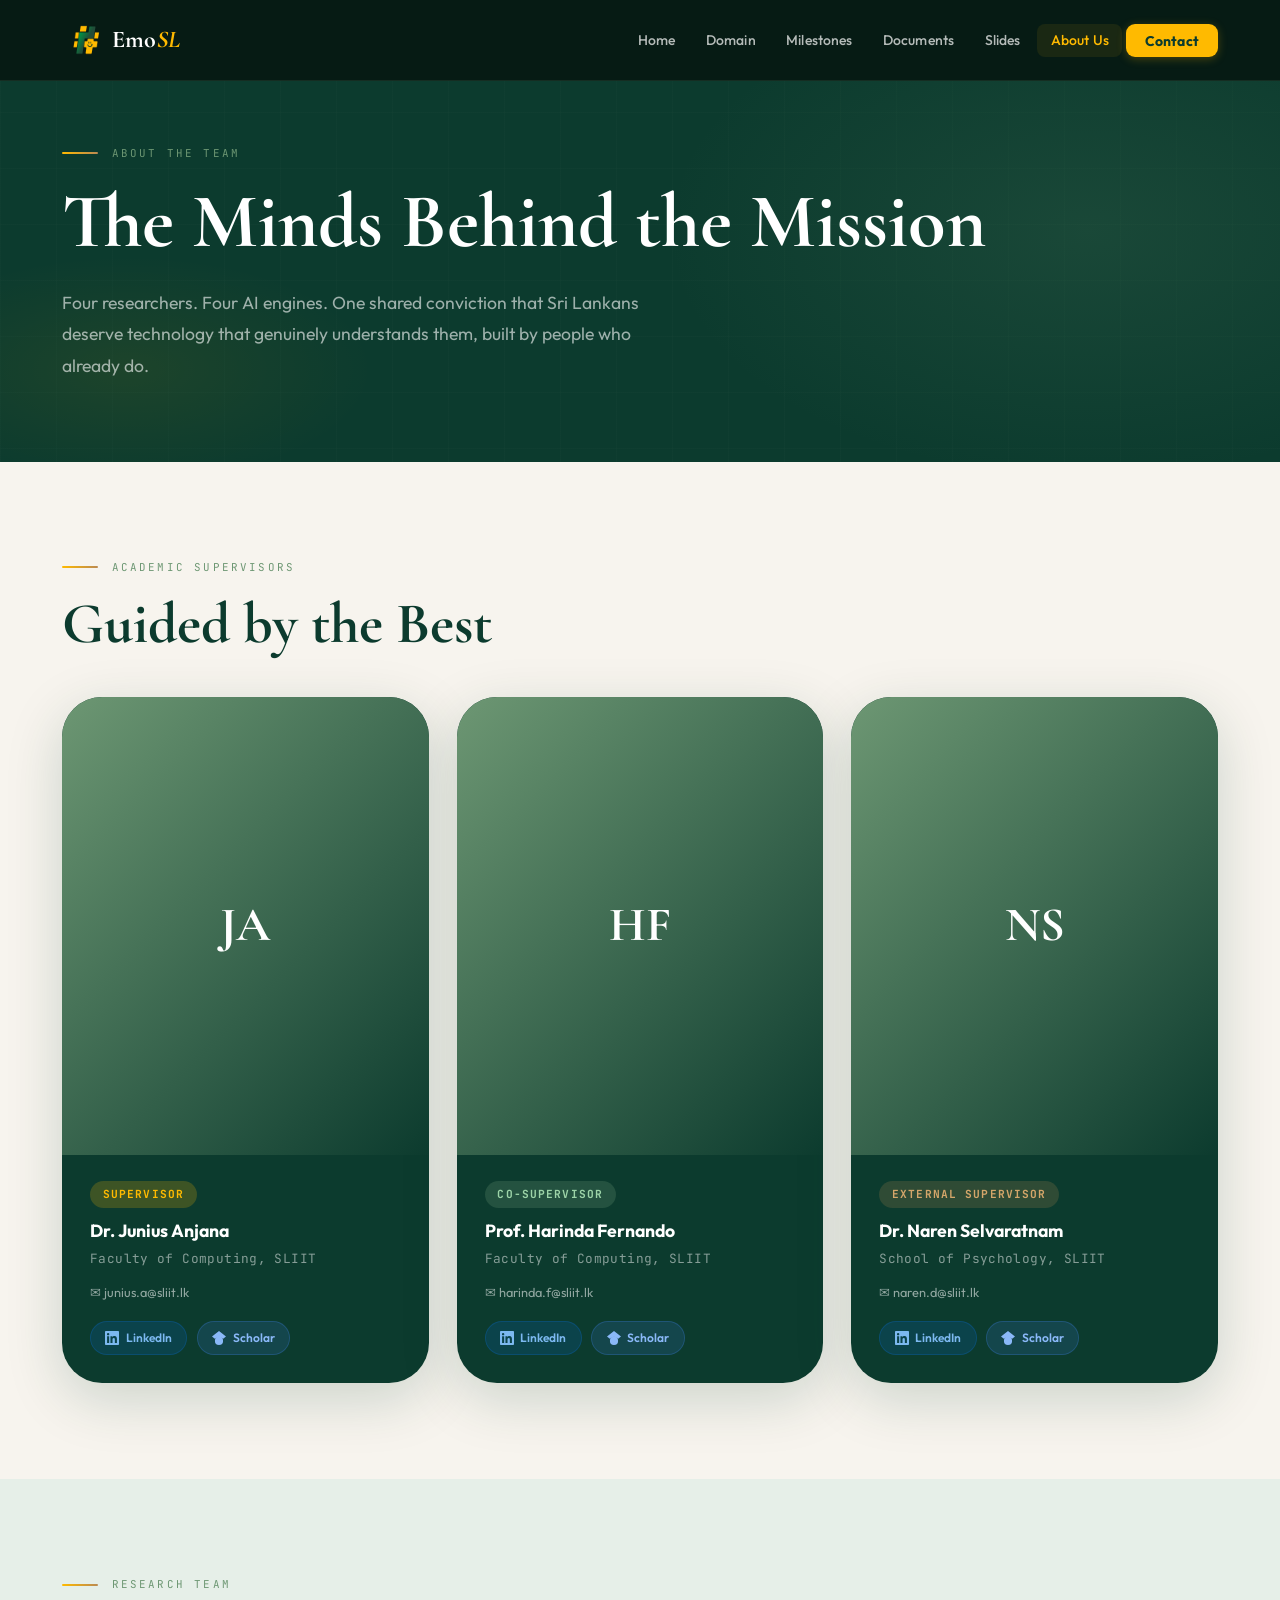
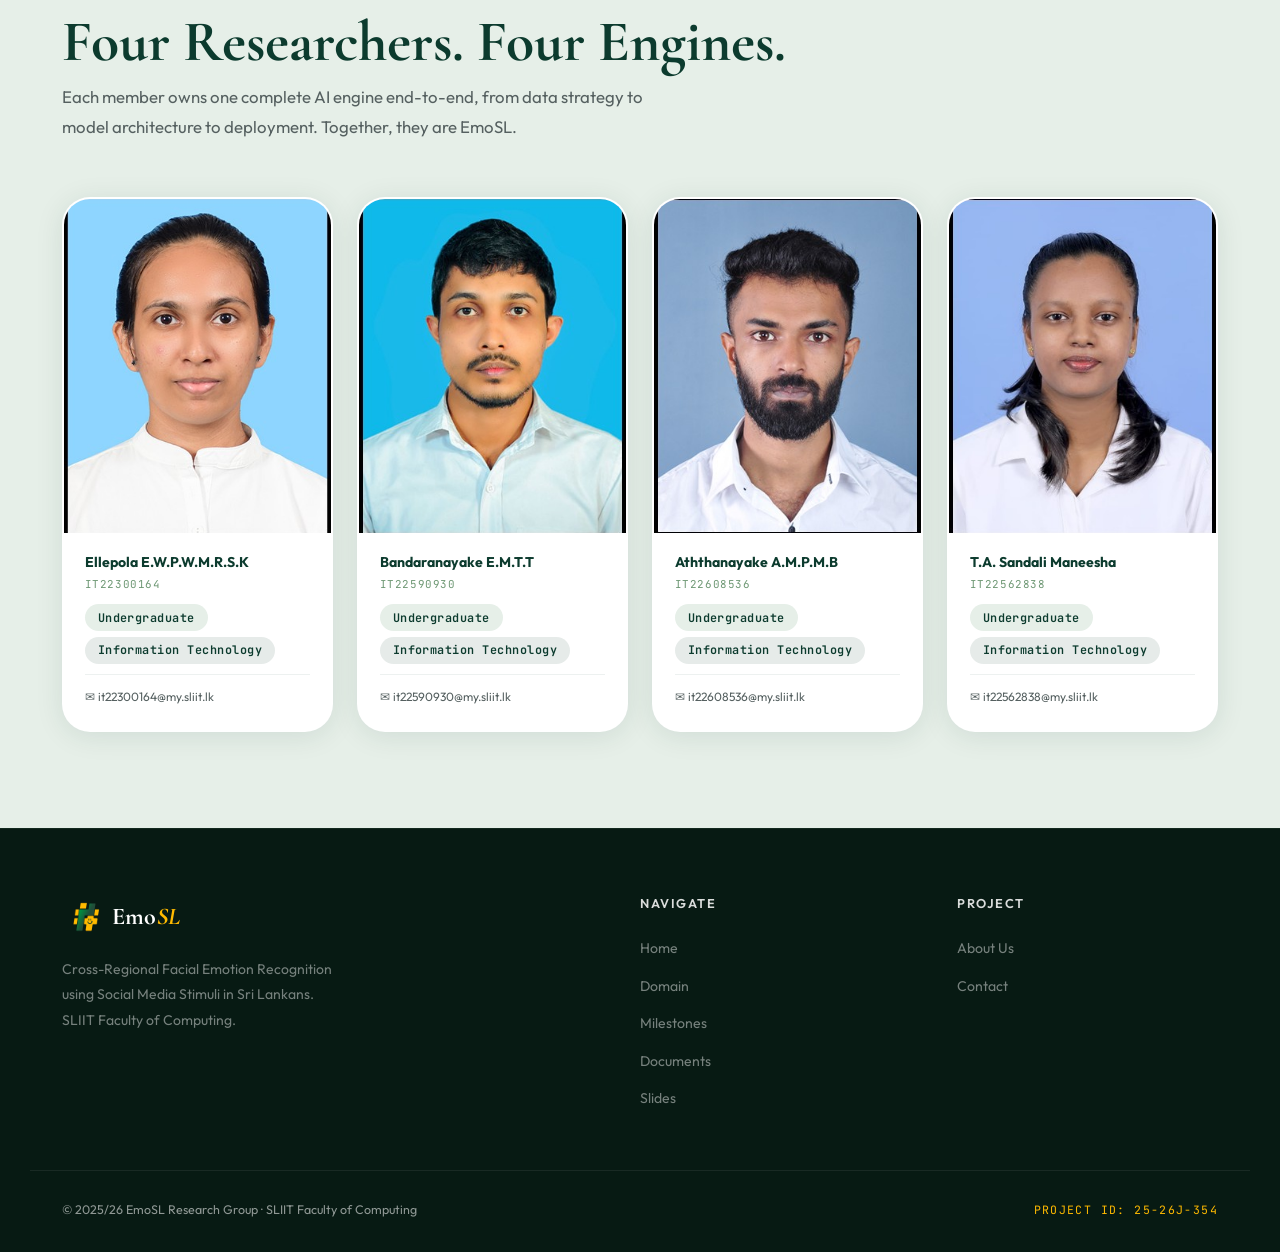
==== commit cc8cb15f: "Comment out LinkedIn links in about.html" ====
--- a/about.html
+++ b/about.html
@@ -232,12 +232,12 @@
               👉 Replace href="#" with this member's LinkedIn URL
               e.g. href="https://www.linkedin.com/in/ellepola-xyz"
             -->
-            <a href="https://www.linkedin.com/in/sayuni-ellepola/" target="_blank" rel="noopener" class="tmv2-linkedin">
+            <!-- <a href="https://www.linkedin.com/in/sayuni-ellepola/" target="_blank" rel="noopener" class="tmv2-linkedin">
               <svg width="13" height="13" viewBox="0 0 24 24" fill="currentColor">
                 <path d="M20.447 20.452h-3.554v-5.569c0-1.328-.027-3.037-1.852-3.037-1.853 0-2.136 1.445-2.136 2.939v5.667H9.351V9h3.414v1.561h.046c.477-.9 1.637-1.85 3.37-1.85 3.601 0 4.267 2.37 4.267 5.455v6.286zM5.337 7.433a2.062 2.062 0 0 1-2.063-2.065 2.064 2.064 0 1 1 2.063 2.065zm1.782 13.019H3.555V9h3.564v11.452zM22.225 0H1.771C.792 0 0 .774 0 1.729v20.542C0 23.227.792 24 1.771 24h20.451C23.2 24 24 23.227 24 22.271V1.729C24 .774 23.2 0 22.222 0h.003z"/>
               </svg>
               LinkedIn
-            </a>
+            </a> -->
           </div>
         </div>
       </div>
@@ -272,12 +272,12 @@
             <!--
               👉 Replace href="#" with this member's LinkedIn URL
             -->
-            <a href="https://www.linkedin.com/in/thilakshana-bandaranayaka/" target="_blank" rel="noopener" class="tmv2-linkedin">
+            <!-- <a href="https://www.linkedin.com/in/thilakshana-bandaranayaka/" target="_blank" rel="noopener" class="tmv2-linkedin">
               <svg width="13" height="13" viewBox="0 0 24 24" fill="currentColor">
                 <path d="M20.447 20.452h-3.554v-5.569c0-1.328-.027-3.037-1.852-3.037-1.853 0-2.136 1.445-2.136 2.939v5.667H9.351V9h3.414v1.561h.046c.477-.9 1.637-1.85 3.37-1.85 3.601 0 4.267 2.37 4.267 5.455v6.286zM5.337 7.433a2.062 2.062 0 0 1-2.063-2.065 2.064 2.064 0 1 1 2.063 2.065zm1.782 13.019H3.555V9h3.564v11.452zM22.225 0H1.771C.792 0 0 .774 0 1.729v20.542C0 23.227.792 24 1.771 24h20.451C23.2 24 24 23.227 24 22.271V1.729C24 .774 23.2 0 22.222 0h.003z"/>
               </svg>
               LinkedIn
-            </a>
+            </a> -->
           </div>
         </div>
       </div>
@@ -312,12 +312,12 @@
             <!--
               👉 Replace href="#" with this member's LinkedIn URL
             -->
-            <a href="https://www.linkedin.com/login" target="_blank" rel="noopener" class="tmv2-linkedin">
+            <!-- <a href="https://www.linkedin.com/login" target="_blank" rel="noopener" class="tmv2-linkedin">
               <svg width="13" height="13" viewBox="0 0 24 24" fill="currentColor">
                 <path d="M20.447 20.452h-3.554v-5.569c0-1.328-.027-3.037-1.852-3.037-1.853 0-2.136 1.445-2.136 2.939v5.667H9.351V9h3.414v1.561h.046c.477-.9 1.637-1.85 3.37-1.85 3.601 0 4.267 2.37 4.267 5.455v6.286zM5.337 7.433a2.062 2.062 0 0 1-2.063-2.065 2.064 2.064 0 1 1 2.063 2.065zm1.782 13.019H3.555V9h3.564v11.452zM22.225 0H1.771C.792 0 0 .774 0 1.729v20.542C0 23.227.792 24 1.771 24h20.451C23.2 24 24 23.227 24 22.271V1.729C24 .774 23.2 0 22.222 0h.003z"/>
               </svg>
               LinkedIn
-            </a>
+            </a> -->
           </div>
         </div>
       </div>
@@ -352,12 +352,12 @@
             <!--
               👉 Replace href="#" with this member's LinkedIn URL
             -->
-            <a href="https://www.linkedin.com/login" target="_blank" rel="noopener" class="tmv2-linkedin">
+            <!-- <a href="https://www.linkedin.com/login" target="_blank" rel="noopener" class="tmv2-linkedin">
               <svg width="13" height="13" viewBox="0 0 24 24" fill="currentColor">
                 <path d="M20.447 20.452h-3.554v-5.569c0-1.328-.027-3.037-1.852-3.037-1.853 0-2.136 1.445-2.136 2.939v5.667H9.351V9h3.414v1.561h.046c.477-.9 1.637-1.85 3.37-1.85 3.601 0 4.267 2.37 4.267 5.455v6.286zM5.337 7.433a2.062 2.062 0 0 1-2.063-2.065 2.064 2.064 0 1 1 2.063 2.065zm1.782 13.019H3.555V9h3.564v11.452zM22.225 0H1.771C.792 0 0 .774 0 1.729v20.542C0 23.227.792 24 1.771 24h20.451C23.2 24 24 23.227 24 22.271V1.729C24 .774 23.2 0 22.222 0h.003z"/>
               </svg>
               LinkedIn
-            </a>
+            </a> -->
           </div>
         </div>
       </div>
@@ -401,4 +401,4 @@
 </footer>
 <script src="js/main.js"></script>
 </body>
-</html>+</html>
